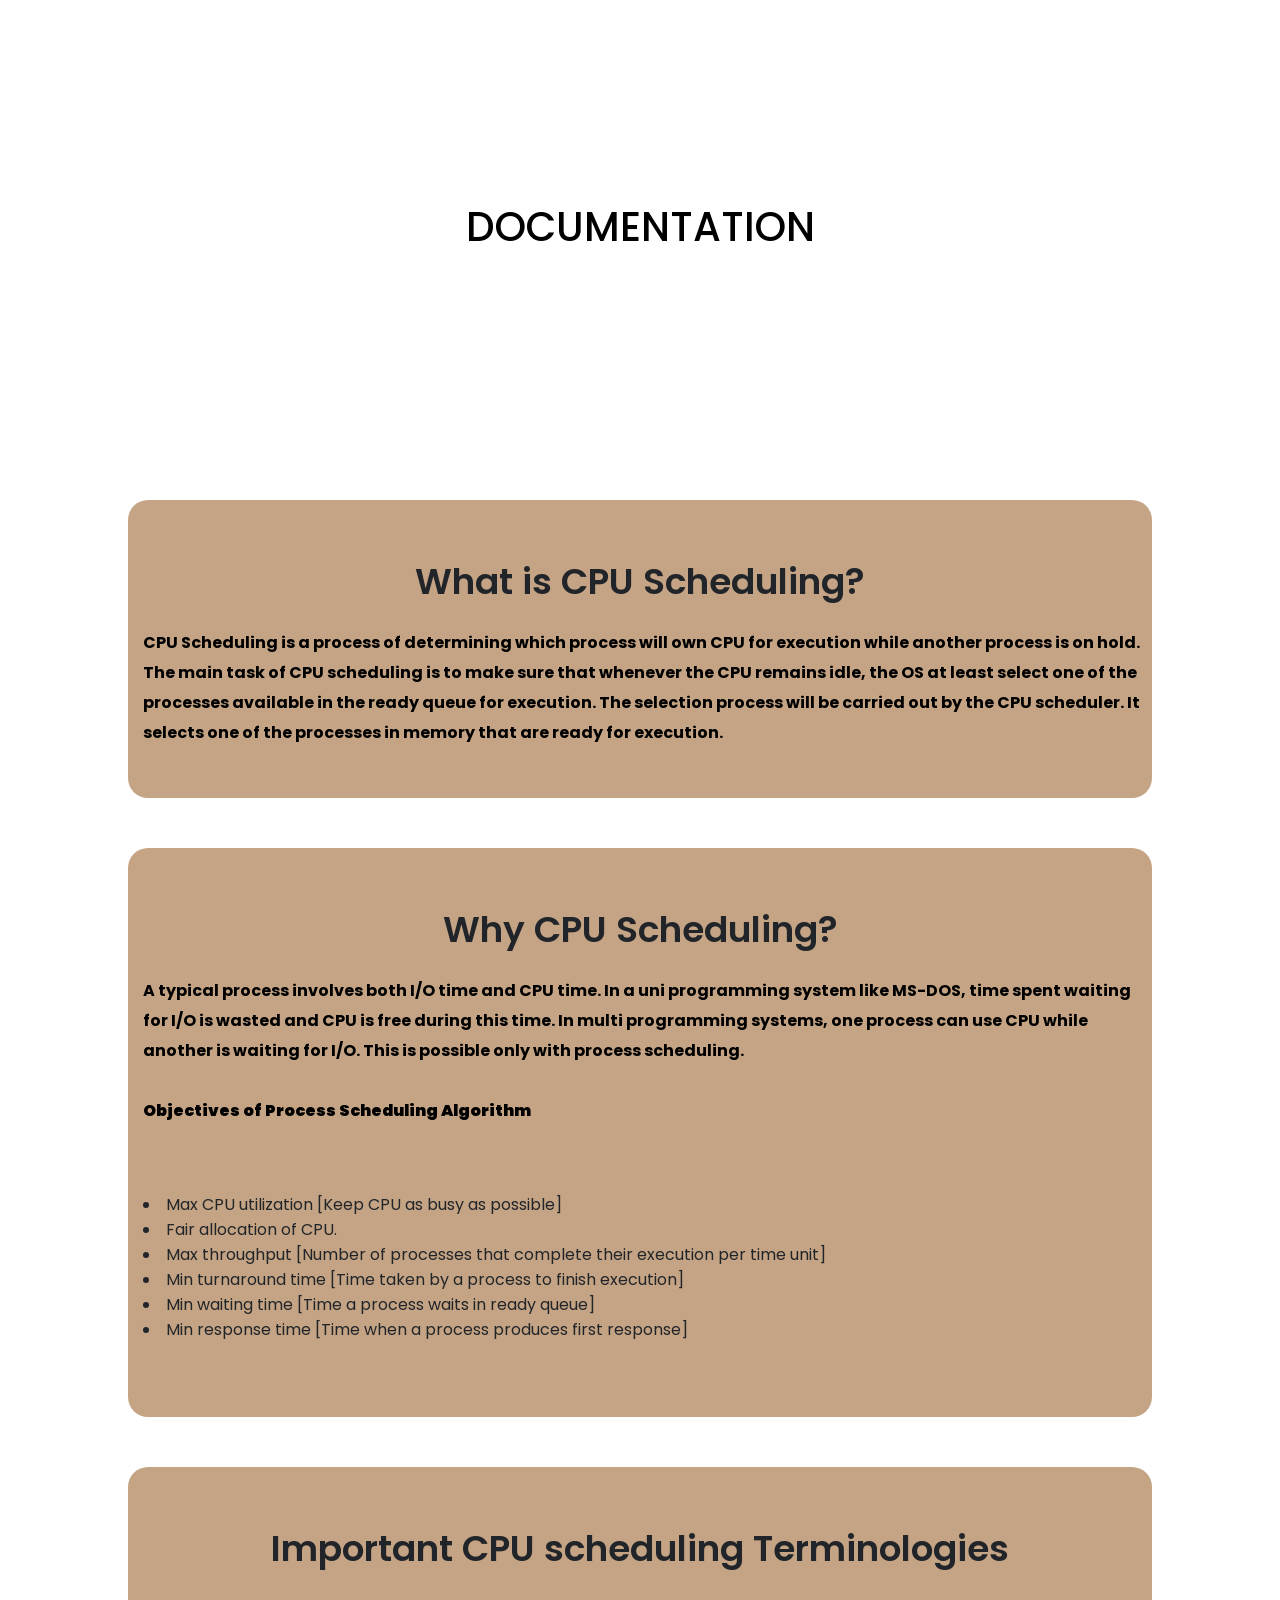
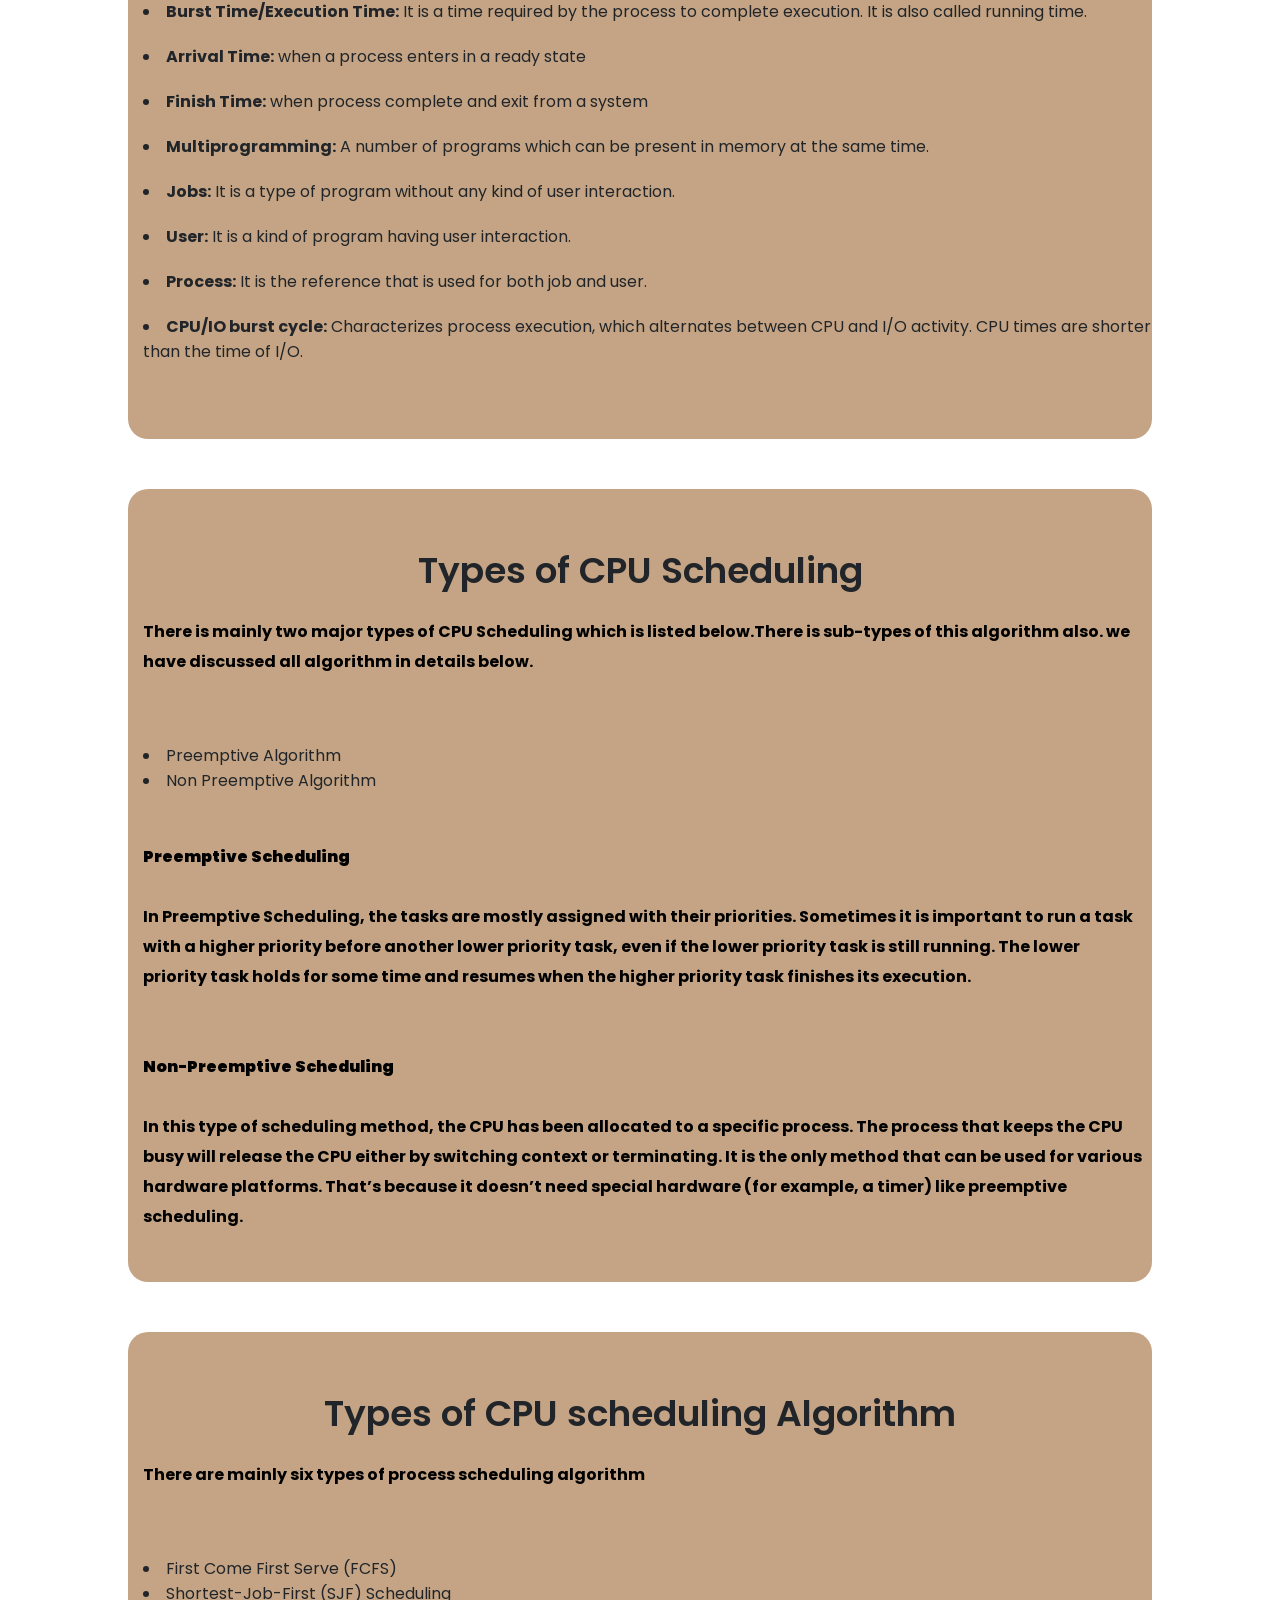
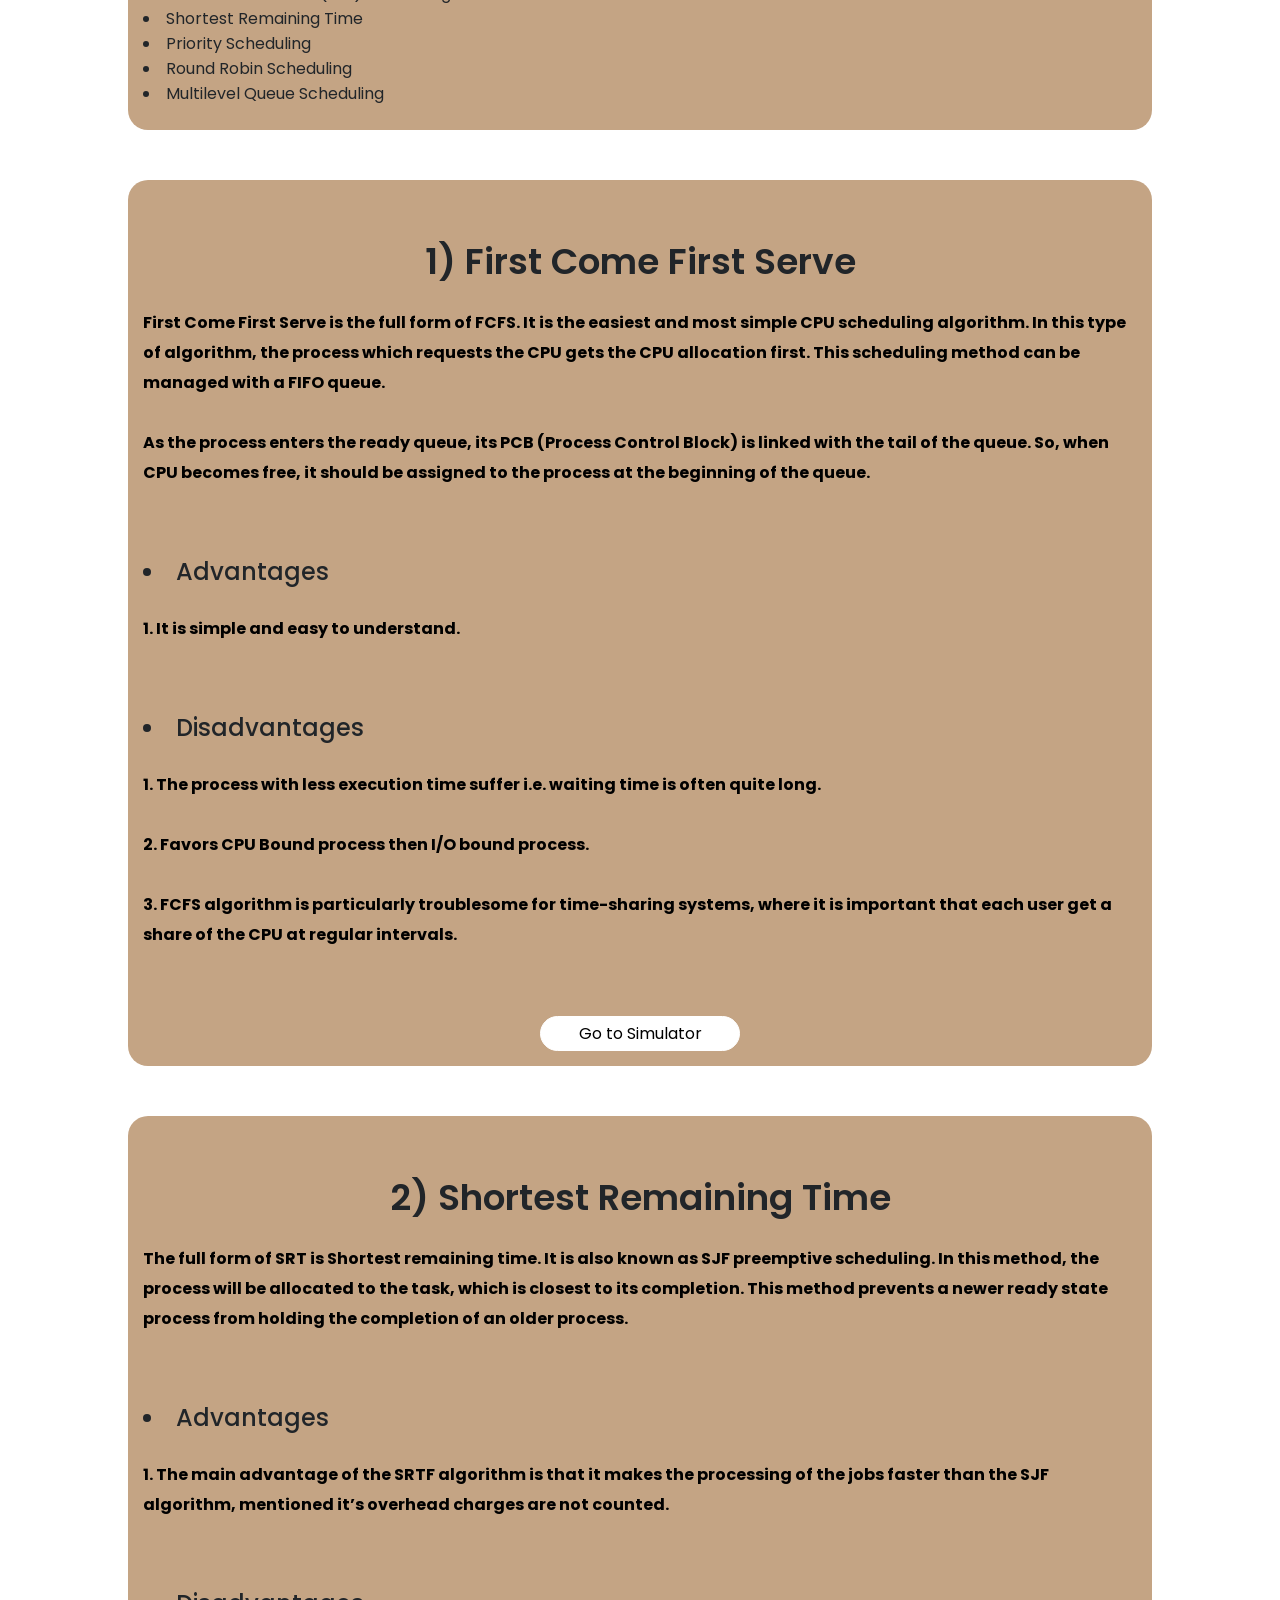
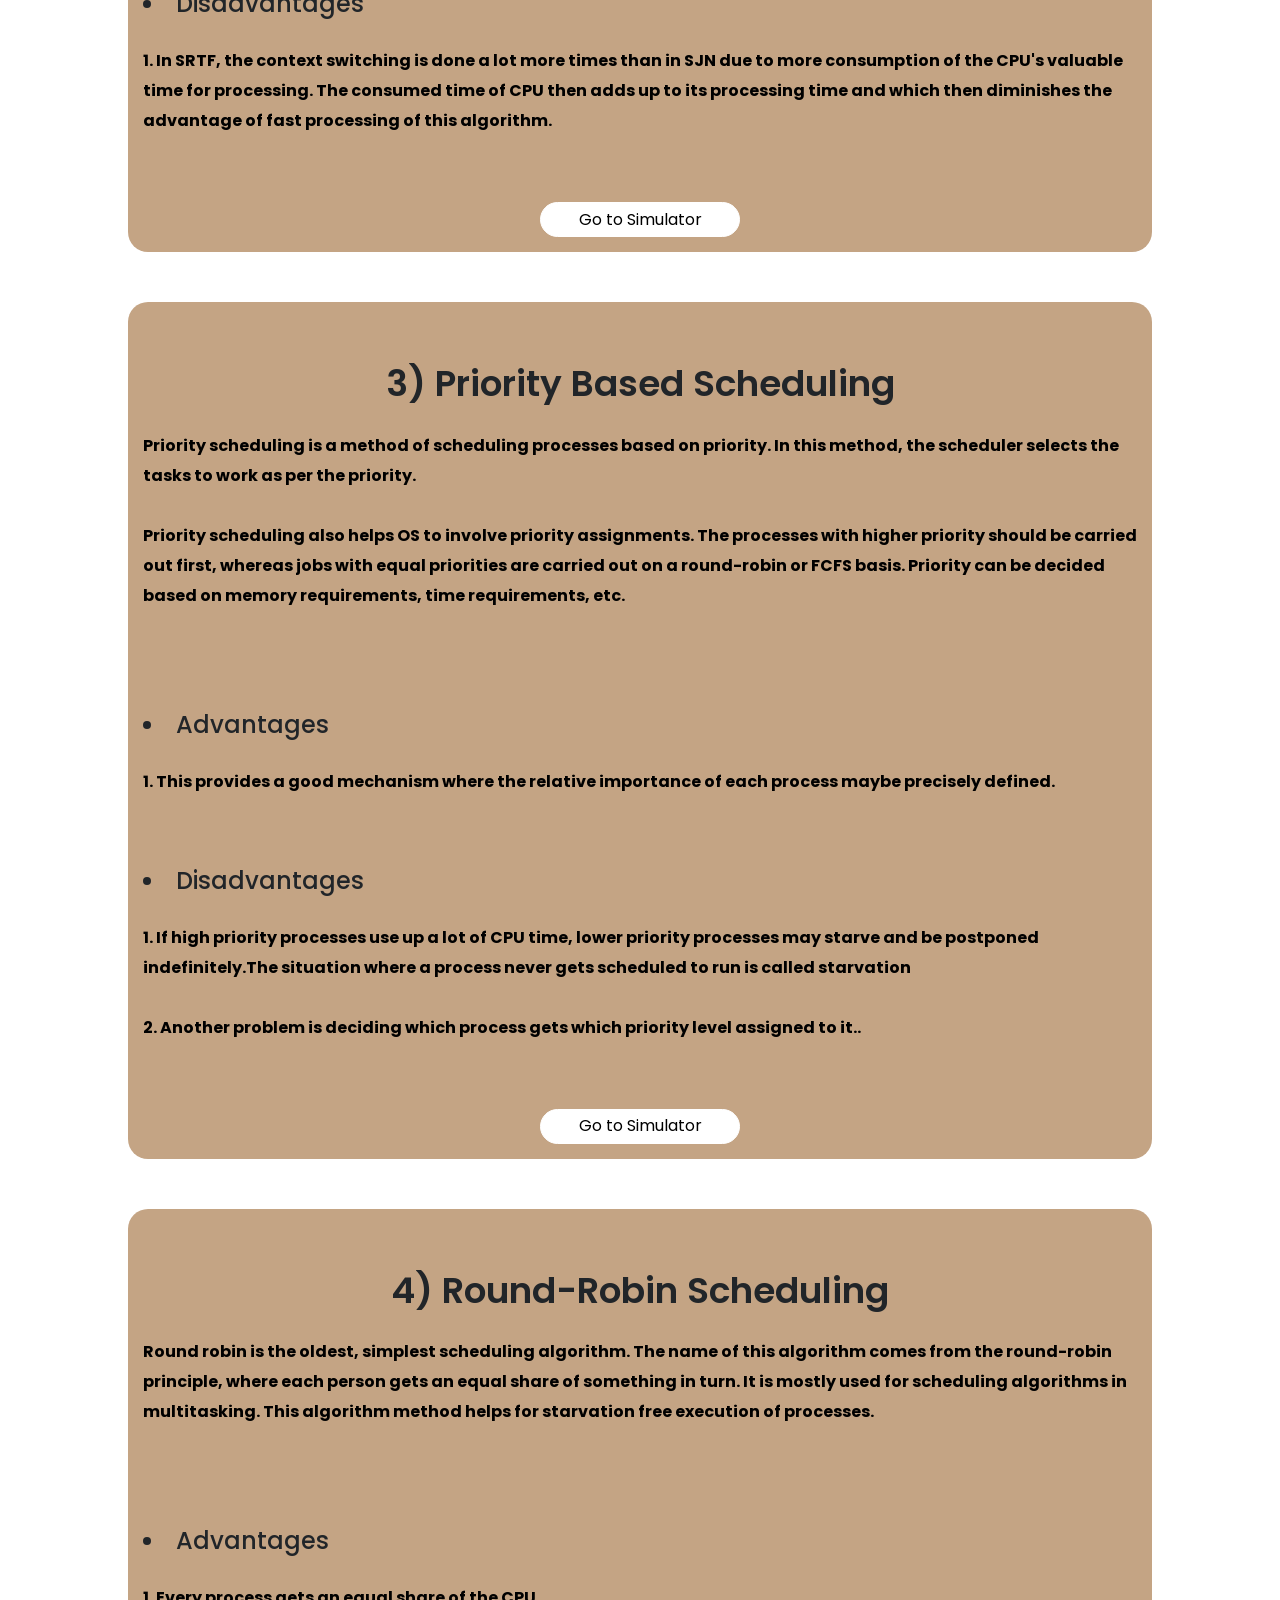
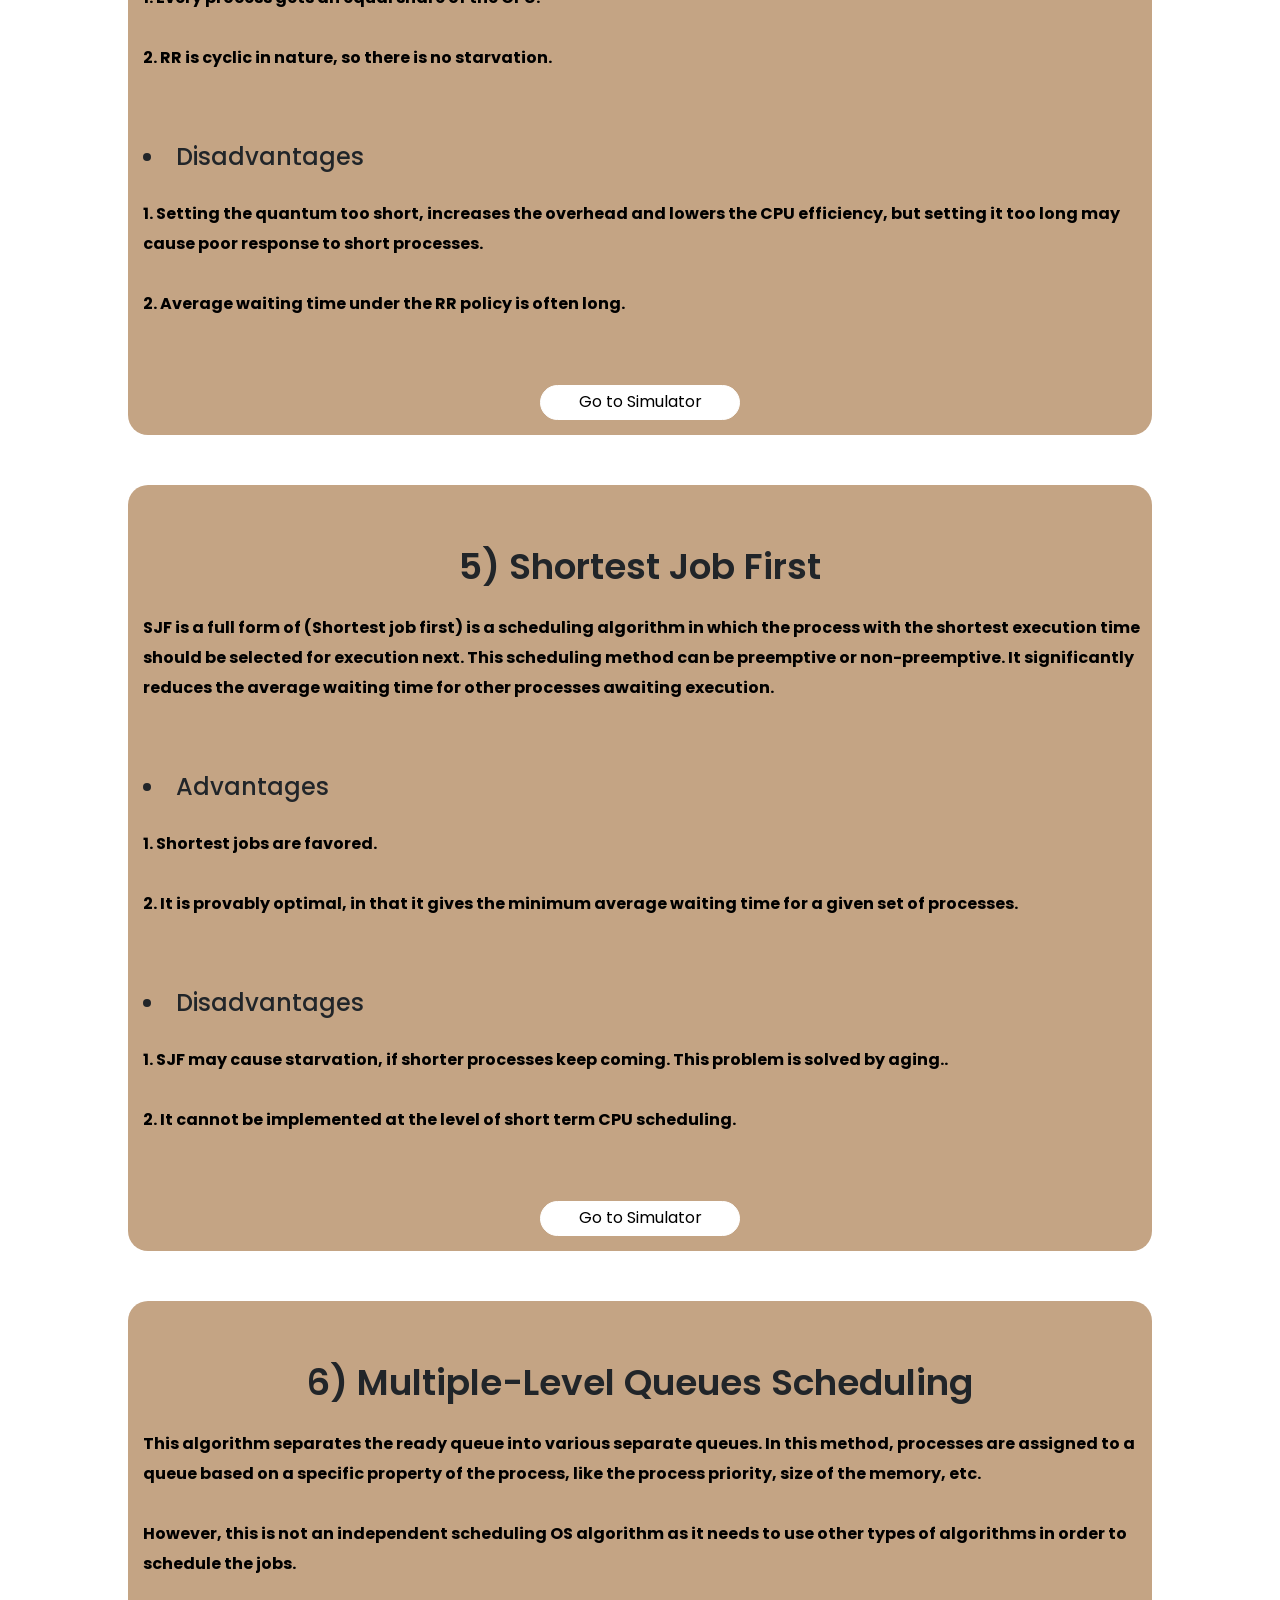
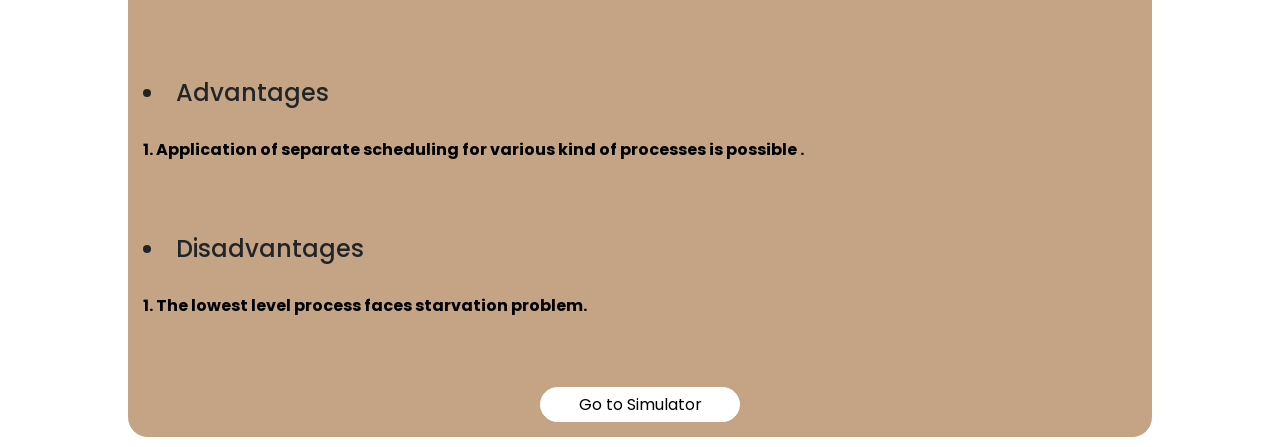
==== docs.html @ 328bd413 "Add files via upload" ====
<!DOCTYPE html>
<html lang="en">

<head>
    <meta charset="UTF-8">
    <meta http-equiv="X-UA-Compatible" content="IE=edge">
    <meta name="viewport" content="width=device-width, initial-scale=1.0">
    <link rel="stylesheet" href="https://unpkg.com/aos@next/dist/aos.css" />
    <link rel="stylesheet" href="./style.css">
    <link rel="stylesheet" href="https://pro.fontawesome.com/releases/v5.10.0/css/all.css"
        integrity="sha384-AYmEC3Yw5cVb3ZcuHtOA93w35dYTsvhLPVnYs9eStHfGJvOvKxVfELGroGkvsg+p" crossorigin="anonymous" />
    <link rel="stylesheet" href="./docs.css">
    <link href="https://cdn.jsdelivr.net/npm/bootstrap@5.1.3/dist/css/bootstrap.min.css" rel="stylesheet"
        integrity="sha384-1BmE4kWBq78iYhFldvKuhfTAU6auU8tT94WrHftjDbrCEXSU1oBoqyl2QvZ6jIW3" crossorigin="anonymous">
    <title>documentation</title>
</head>

<body>
    <section class="sub-header">
        <nav>
            <div class="nav-links" id="navLinks">
                <i class="fas fa-window-close" onclick="hideMenu()"></i>
                <ul>
                    <li><a href="docs.html">DOCS</a></li>
                    <li><a href="./backend/ganttcharts.html">SIMULATOR</a></li>
                </ul>
            </div>
            <i class="fas fa-bars" onclick="showMenu()"></i>
        </nav>

        <h1>DOCUMENTATION</h1>

    </section>



    <section class="container_docs" >
        <h1>What is CPU Scheduling?</h1>
        <p>CPU Scheduling is a process of determining which process will own CPU for execution while another process is
            on hold. The main task of CPU scheduling is to make sure that whenever the CPU remains idle, the OS at least
            select one of the processes available in the ready queue for execution. The selection process will be
            carried out by the CPU scheduler. It selects one of the processes in memory that are ready for execution.
        </p>
    </section>

    <section class="container_docs" data-aos="zoom-in-up">
        <h1>Why CPU Scheduling?</h1>
        <p>A typical process involves both I/O time and CPU time. In a uni programming system like MS-DOS, time spent
            waiting for I/O is wasted and CPU is free during this time. In multi programming systems, one process can
            use CPU while another is waiting for I/O. This is possible only with process scheduling.<br><br>
            <strong>Objectives of Process Scheduling Algorithm</strong>
            <li>Max CPU utilization [Keep CPU as busy as possible]</li>
            <li>Fair allocation of CPU.</li>
            <li>Max throughput [Number of processes that complete their execution per time unit]</li>
            <li>Min turnaround time [Time taken by a process to finish execution]</li>
            <li>Min waiting time [Time a process waits in ready queue]</li>
            <li>Min response time [Time when a process produces first response]</li>

        </p>
    </section>

    <section class="container_docs special" data-aos="zoom-in-up">
        <h1>Important CPU scheduling Terminologies</h1>
        <!-- <p>A typical process involves both I/O time and CPU time. In a uni programming system like MS-DOS, time spent waiting for I/O is wasted and CPU is free during this time. In multi programming systems, one process can use CPU while another is waiting for I/O. This is possible only with process scheduling.<br><br> -->
        <li><strong>Burst Time/Execution Time:</strong> It is a time required by the process to complete execution. It
            is also called running time.</li>
        <li><strong>Arrival Time:</strong> when a process enters in a ready state</li>
        <li><strong>Finish Time:</strong> when process complete and exit from a system</li>
        <li><strong>Multiprogramming:</strong> A number of programs which can be present in memory at the same time.
        </li>
        <li><strong>Jobs:</strong> It is a type of program without any kind of user interaction.</li>
        <li><strong>User:</strong> It is a kind of program having user interaction.</li>
        <li><strong>Process:</strong> It is the reference that is used for both job and user.</li>
        <li><strong>CPU/IO burst cycle:</strong> Characterizes process execution, which alternates between CPU and I/O
            activity. CPU times are shorter than the time of I/O.</li>

        </p>
    </section>











    <section class="container_docs" data-aos="zoom-in-up">
        <h1>Types of CPU Scheduling</h1>
        <p>There is mainly two major types of CPU Scheduling which is listed below.There is sub-types of this algorithm also. we have discussed all algorithm in details below. </p>
        <li>Preemptive Algorithm</li>
        <li>Non Preemptive Algorithm</li>
        <br>

        <p><strong class="bold">Preemptive Scheduling</strong><br><br>
            In Preemptive Scheduling, the tasks are mostly assigned with their priorities. Sometimes it is important to
            run a task with a higher priority before another lower priority task, even if the lower priority task is
            still running. The lower priority task holds for some time and resumes when the higher priority task
            finishes its execution.<br><br>
            <br>
            <strong class="bold">Non-Preemptive Scheduling</strong><br><br>
            In this type of scheduling method, the CPU has been allocated to a specific process. The process that keeps
            the CPU busy will release the CPU either by switching context or terminating. It is the only method that can
            be used for various hardware platforms. That’s because it doesn’t need special hardware (for example, a
            timer) like preemptive scheduling.
        </p>

        

    </section>


    <section class="container_docs" data-aos="zoom-in-up">
        <h1>Types of CPU scheduling Algorithm</h1>
        <p>There are mainly six types of process scheduling algorithm</p>
        <!-- <lo> -->
        <li>First Come First Serve (FCFS)</li>
        <li>Shortest-Job-First (SJF) Scheduling</li>
        <li>Shortest Remaining Time</li>
        <li>Priority Scheduling</li>
        <li>Round Robin Scheduling</li>
        <li>Multilevel Queue Scheduling</li>
        <br>
    </section>



    <section class="container_docs" data-aos="zoom-in-up">
        <h1>1) First Come First Serve</h1>
        <p>First Come First Serve is the full form of FCFS. It is the easiest and most simple CPU scheduling algorithm.
            In this type of algorithm, the process which requests the CPU gets the CPU allocation first. This scheduling
            method can be managed with a FIFO queue.<br><br>

            As the process enters the ready queue, its PCB (Process Control Block) is linked with the tail of the queue.
            So, when CPU becomes free, it should be assigned to the process at the beginning of the queue.</p>

        <h4>
            <li>Advantages</li>
        </h4>
        <p>1. It is simple and easy to understand.<br></p>

        <h4>
            <li>Disadvantages</li>
        </h4>
        <p>1. The process with less execution time suffer i.e. waiting time is often quite long.<br><br>
            2. Favors CPU Bound process then I/O bound process.<br><br>
            3. FCFS algorithm is particularly troublesome for time-sharing systems, where it is important that each user
            get a share of the CPU at regular intervals.</p>
            <button class="btn_1" onclick="gotoSimulator();">Go to Simulator</button>
        <br>
    </section>

    <section class="container_docs" data-aos="zoom-in-up">
        <h1>2) Shortest Remaining Time</h1>
        <p>The full form of SRT is Shortest remaining time. It is also known as SJF preemptive scheduling. In this
            method, the process will be allocated to the task, which is closest to its completion. This method prevents
            a newer ready state process from holding the completion of an older process.<br></p>

        <h4>
            <li>Advantages</li>
        </h4>
        <p>1. The main advantage of the SRTF algorithm is that it makes the processing of the jobs faster than the SJF
            algorithm, mentioned it’s overhead charges are not counted.</p>

        <h4>
            <li>Disadvantages</li>
        </h4>
        <p>1. In SRTF, the context switching is done a lot more times than in SJN due to more consumption of the CPU's
            valuable time for processing. The consumed time of CPU then adds up to its processing time and which then
            diminishes the advantage of fast processing of this algorithm.<br></p>
            <button class="btn_1" onclick="gotoSimulator();">Go to Simulator</button>
        <br>
    </section>

    <section class="container_docs" data-aos="zoom-in-up">
        <h1>3) Priority Based Scheduling</h1>
        <p>Priority scheduling is a method of scheduling processes based on priority. In this method, the scheduler
            selects the tasks to work as per the priority.<br><br>

            Priority scheduling also helps OS to involve priority assignments. The processes with higher priority should
            be carried out first, whereas jobs with equal priorities are carried out on a round-robin or FCFS basis.
            Priority can be decided based on memory requirements, time requirements, etc.<br><br>

        </p>
        <h4>
            <li>Advantages</li>
        </h4>
        <p>1. This provides a good mechanism where the relative importance of each process maybe precisely defined.<br>
        </p>

        <h4>
            <li>Disadvantages</li>
        </h4>
        <p>1. If high priority processes use up a lot of CPU time, lower priority processes may starve and be postponed
            indefinitely.The situation where a process never gets scheduled to run is called starvation<br><br>
            2. Another problem is deciding which process gets which priority level assigned to it..<br></p>
            <button class="btn_1" onclick="gotoSimulator();">Go to Simulator</button>
        <br>
    </section>

    <section class="container_docs" data-aos="zoom-in-up">
        <h1>4) Round-Robin Scheduling</h1>
        <p>Round robin is the oldest, simplest scheduling algorithm. The name of this algorithm comes from the
            round-robin principle, where each person gets an equal share of something in turn. It is mostly used for
            scheduling algorithms in multitasking. This algorithm method helps for starvation free execution of
            processes.<br><br></p>

        <h4>
            <li>Advantages</li>
        </h4>
        <p>1. Every process gets an equal share of the CPU.<br><br>
            2. RR is cyclic in nature, so there is no starvation.</p>

        <h4>
            <li>Disadvantages</li>
        </h4>
        <p>1. Setting the quantum too short, increases the overhead and lowers the CPU efficiency, but setting it too
            long may cause poor response to short processes.<br><br>
            2. Average waiting time under the RR policy is often long.<br>
        </p>
        <button class="btn_1" onclick="gotoSimulator();">Go to Simulator</button>
        <br>
    </section>

    <section class="container_docs" data-aos="zoom-in-up">
        <h1>5) Shortest Job First</h1>
        <p>SJF is a full form of (Shortest job first) is a scheduling algorithm in which the process with the shortest
            execution time should be selected for execution next. This scheduling method can be preemptive or
            non-preemptive. It significantly reduces the average waiting time for other processes awaiting
            execution.<br></p>

        <h4>
            <li>Advantages</li>
        </h4>
        <p>1. Shortest jobs are favored.<br><br>
            2. It is provably optimal, in that it gives the minimum average waiting time for a given set of processes.
        </p>

        <h4>
            <li>Disadvantages</li>
        </h4>
        <p>1. SJF may cause starvation, if shorter processes keep coming. This problem is solved by aging..<br><br>
            2. It cannot be implemented at the level of short term CPU scheduling.<br></p>

            <button class="btn_1" onclick="gotoSimulator();">Go to Simulator</button>
        <br>
    </section>

    <section class="container_docs" data-aos="zoom-in-up">
        <h1>6) Multiple-Level Queues Scheduling</h1>
        <p>This algorithm separates the ready queue into various separate queues. In this method, processes are assigned
            to a queue based on a specific property of the process, like the process priority, size of the memory,
            etc.<br><br>

            However, this is not an independent scheduling OS algorithm as it needs to use other types of algorithms in
            order to schedule the jobs.<br><br></p>

        <h4>
            <li>Advantages</li>
        </h4>
        <p>1. Application of separate scheduling for various kind of processes is possible
            .<br></p>

        <h4>
            <li>Disadvantages</li>
        </h4>
        <p>1. The lowest level process faces starvation problem.<br></p>

        <button class="btn_1" onclick="gotoSimulator();">Go to Simulator</button>
        <br>
    </section>

     
    <script src="https://cdn.jsdelivr.net/npm/@popperjs/core@2.10.2/dist/umd/popper.min.js"
        integrity="sha384-7+zCNj/IqJ95wo16oMtfsKbZ9ccEh31eOz1HGyDuCQ6wgnyJNSYdrPa03rtR1zdB"
        crossorigin="anonymous"></script>
    <script src="https://cdn.jsdelivr.net/npm/bootstrap@5.1.3/dist/js/bootstrap.bundle.min.js"
        integrity="sha384-ka7Sk0Gln4gmtz2MlQnikT1wXgYsOg+OMhuP+IlRH9sENBO0LRn5q+8nbTov4+1p"
        crossorigin="anonymous"></script>
    <script src="https://cdn.jsdelivr.net/npm/bootstrap@5.1.3/dist/js/bootstrap.min.js"
        integrity="sha384-QJHtvGhmr9XOIpI6YVutG+2QOK9T+ZnN4kzFN1RtK3zEFEIsxhlmWl5/YESvpZ13"
        crossorigin="anonymous"></script>

    <script>
        var navLinks = document.getElementById("navLinks");
        function showMenu() {
            navLinks.style.right = "0";
        }

        function hideMenu() {
            navLinks.style.right = "-200px";
        }

        function gotoSimulator(){
            location.href = ("./backend/ganttcharts.html");
        }
    </script>


    <!-- For the animation -->
    <script src="https://unpkg.com/aos@next/dist/aos.js"></script>
    <script>
      AOS.init({
        offset: 200, // offset (in px) from the original trigger point
        duration: 800
      });
    </script>
</body>

</html>
---- style.css ----
@import url('https://fonts.googleapis.com/css2?family=Poppins&display=swap');

*{
    margin:0;
    padding:0;
    font-family: 'Poppins', sans-serif;
}

.header{
    min-height: 100vh;
    width:100%;
    background-image:url(https://i.pinimg.com/736x/ad/38/96/ad38963be9022819240973c7865853e2.jpg);
    background-size:cover;
    background-position: center;
    position:relative;
}

nav{
    display: flex;
    justify-content: space-between;
    padding: 2% 4%;
    align-items: center;
}

nav .fas{
    display:none;
}

/* nav .far{
    display:none;
} */

.nav-links{
    flex: 1;
    text-align: right;

}

nav a {
    font-size: 25px;
    color: white;
    text-align: center;
    text-decoration: none;

}

.nav-links ul li{
    list-style: none;
    display: inline-block;
    padding: 5px 15px;
    position: relative;
}

.nav-links ul li a{
    color: white;
    text-decoration:none;
    font-size: 15px;
    font-family: 'Poppins', sans-serif;
}

.navStyle .nav-links ul li a{
    color: #fff;
    text-decoration:none;
    /* font-weight: bold; */
    font-size: 15px;
    font-family: 'Poppins', sans-serif;
}


.nav-links ul li ::after{
    content: '';
    width: 0%;
    height: 2px;
    background: #f44336;
    display: block;
    margin: auto;
    transition: 0.5s;
}

.nav-links ul li:hover ::after{
    content: '';
    width: 100%;
    height: 2px;
    background: #f44336;
    display: block;
    margin: auto;
}

.text-box{
    width:90%;
    color:#fff;
    position:absolute;
    top:50%;
    left:50%;
    transform:translate(-50%,-50%);
    text-align:center;
}

.text-box h1{
    font-size:62px;
}

.text-box p{
    margin:10px 0 40px;
    font-size:14px;
    color: #fff;
}

.text-box a{
    color: #fff;
}

.hero-btn{
    display:inline-block;
    text-decoration:none;
    color:#fff;
    border:1px solid #fff;
    font-size:13px;
    position: relative;
    padding:12px 34px;
    cursor:pointer;
    background:transparent;
    border-radius:12px;
}

.hero-btn:hover{
    border:1px solid #f44336;
    background: #f44336;
    transition: 0.7s;
}

@media only screen and (max-width:730px){
    .text-box h1{
        font-size:20px;
    }

    .nav-links ul li{
        display: block;
    }

    .nav-links{
        position: fixed;
        background: #f44336;
        height: 100%;
        top:0;
        right:-250px;
        width:200px;
        text-align: left;
        z-index: 2;
        transition: 1s;

    }


    nav .fas{
        display: block;
        color: #fff;
        margin: 10px;
        font-size:22px;
        cursor:pointer;
    }
    
    /* nav .far{
        display: block;
        color: #fff;
        margin: 10px;
        font-size:22px;
        cursor:pointer;
    } */

    
    .nav-links ul{
        padding:30px;
    }
}

.course{
    width:80%;
    border-top: 1px solid rgba(255, 255, 255, 0.6);
    border-bottom: 1px solid rgba(255, 255, 255, 0.6);

    margin:auto;
    padding-top:100px;
    text-align:center;
}

h1{
    font-size:36px;
    font-weight: 600;
}

p{
    color: rgb(0, 0, 0);
    font-size:14px;
    font-weight: 300;
    font-weight: bold;
    line-height: 22px;
    padding:10px;
}

.row{
    display:flex;
    margin-top:6%;
    justify-content: space-between;   
}


/* for Simulator page  */
.well .row{
    margin-top: 0;
}

.course-colomn{
    flex-basis: 31%;
    background: #808000;
    border-radius: 10px;
    margin-bottom:5%;
    padding:20px 12px;
    box-sizing: border-box;
    transition: 0.5s;
}

h3{
    text-align:center;
    font-weight: 600;
    margin:10px 0;
}

.course-colomn:hover{
    box-shadow:0 0 20px 0px rgba(255, 255, 255, 0.6);
}

@media only screen and (max-width:730px){
    .row{
        flex-direction: column;
    }
}

.campus{
    width:80%;
    text-align:center;
    margin: auto;
    padding-top: 50px;;

}

.campus-column{
    flex-basis: 32%;
    margin-bottom: 30px;
    position:relative;
    border-radius:10px;
    position: relative;
    overflow:hidden;
}

.campus-column img{
    width: 100%;
    display: block;
}

.layer{
    height: 100%;
    width: 100%;
    top:0;
    left: 0;
    position:absolute;
    transition: 0.5s;
}

.layer:hover{
    background: rgba(255, 255, 255, 0.7);
}

.layer h3{
    font-size:26px;
    width:100%;
    font-weight:500;
    color:#000000;
    bottom:0;
    left:50%;
    transform:translateX(-50%);
    position: absolute;
    opacity:0;
    transition: 0.5s;
}

.layer:hover h3{
    bottom:49%;
    opacity:1;
}

.facilities{
    width: 80%;
    border-bottom: 1px solid rgba(255, 255, 255, 0.6);
    border-top: 1px solid rgba(255, 255, 255, 0.6); 
    margin: auto;
    text-align: center;
    padding-top:100px;
}

.facilities-column{
    flex-basis:28%;
    border-radius:10px;
    margin-bottom:5%;
    text-align: left;

}

.facilities-column img{
    width: 100%;
    border:2px solid rgb(255, 255, 255);
    border-radius: 10px;
}

.facilities-column p{
    padding:0;
}

.facilities-column h3{
    margin-top: 16px;
    margin-bottom: 15px;
    text-align: left;
}

.testimonials{
    width: 80%;
    margin:auto;
    border-bottom: 1px solid rgb(196,164,132);
    padding-top: 100px;
    text-align: center;
}

.testimonial-call{
    flex-basis:44%;
    border-radius:10px;
    margin-bottom:5%;
    text-align:left;
    background:#808000;
    padding:25px;
    display:flex;
    cursor: pointer;
}

.testimonial-call img{
    height: 40px;
    margin-left:5px;
    margin-right: 30px;
    border-radius:50%;
}

.testimonial-call p{
    padding:0;
}

.testimonial-call h3{
    margin-top:15px;
    text-align: left;
}

.testimonial-call .fas{
    color:#f44336
}

@media only screen and (max-width:730px){
    .testimonial-call img{
        margin-left:5px;
        margin-right:30px;
    }

    .cta h1{
        font-size:25px;
    }
}

.cta{
    margin:100px auto;
    width: 80%;
    background-image: url(https://i.pinimg.com/736x/ad/38/96/ad38963be9022819240973c7865853e2.jpg);
    background-position:center;
    background-size:cover;
    border-radius: 10px;
    padding:100px 0;
    border-bottom: 1px solid rgb(196,164,132);
    text-align:center;
}

.cta h1{
    color: rgb(0, 0, 0);
    margin-bottom: 40px;
    padding:0;
}

.footer{
    width:100%;
    text-align:center;
    padding:30px 0;
}

.footer h4{
    margin-bottom:25px;
    margin-top: 20px;
    font-weight: 600;
}

.icons .fab{
    color:#f44336;
    margin:5px 13px;
    cursor:pointer;
    padding:10px 0;
    font-size:25px;
}

.far {
    color:#f44336
}

.sub-header{
    height:50vh;
    width:100%;
    background-image: url(https://i.pinimg.com/736x/ad/38/96/ad38963be9022819240973c7865853e2.jpg);
    background-position: center;
    background-size: cover;
    text-align:center;
    color: #000000;
}

.sub-header h1{
    margin-top: 100px;
}

.about-us{
    width:80%;
    margin:auto;
    padding-top:80px;
    padding-bottom: 50px;
}

.about-column{
    flex-basis: 48%;
    padding:30px 2px;
}

.about-column img{
    width: 100%;
}

.about-column h1{
    padding:0;
}

.about-column p{
    padding: 15px 0 25px;
}

.red-btn{
    border:1px solid #f44336;
    background: transparent;
    color:#f44336
}

.red-btn:hover{
    color:#ffffff;
}

.blog-content{
    width:80%;
    margin:auto;
    padding:60px 0;
}

.blog-left{
    flex-basis:65%;
}

.blog-left img{
    width: 100%;
}

.blog-left h2{
    color:#000000;
    font-weight: 600;
    margin: 30px 0;
}

.blog-left p{
    color: #000000;
    padding:0;
}

.blog-right{
    flex-basis:32%;
}

.blog-right h3{
    background:#f44336;
    color:rgb(0, 0, 0);
    padding: 7px 0;
    font-size:16px;
    margin-bottom:20px;
}

.blog-right div{
    display: flex;
    align-items: center;
    justify-content: space-between;
    color:#808000;
    padding:8px;
    box-sizing: border-box;

}

.comment-box{
    border: 2px solid #ccc;
    margin:50px 0;
    padding: 10px 20px;
}

.comment-box h3{
    text-align: center;

}

.comment-form input, .comment-form textarea{
    width: 100%;
    padding:10px;
    margin:15px 0;
    border:none;
    outline:none;
    background: #f0f0f0;
}

.comment-form button{
    margin:10px 0;
}

@media only screen and (max-width:730px){
    .sub-header h1{
        font-size: 24px;
    }
}

.location{
    width:80%;
    margin:auto;
    padding:80px 0;
}

.location iframe{
    width: 100%;
}

.contact-us{
    width:80%;
    padding-top: 50px;
    margin:auto;
}

.contact-col{
    flex-basis:48%;
    margin-bottom:30px;
}

.contact-col div{
    display: flex;
    align-items: center;
    margin-bottom: 40px;
}

.contact-col div .fas{
    font-size:28px;
    margin:10px;
    margin-right:30px;
    color:#f44336;
    margin-right: 30px;
}

.contact-col div p{
    padding:0;
}

.contact-col div h5{
    font-size:20px;
    margin-bottom:5px;
    color:#808000;
    font-weight:400;
}

.contact-col input, .contact-col textarea{
    width:100%;
    padding:15px;
    margin-bottom:17px;
    outline:none;
    border-radius: 2px solid rgb(196,164,132);
    border-radius:15px;
    box-sizing: border-box;
}

.container_1{
    text-align: center;
    background:#eceaea;
}

.header_1{
    padding-top: 60px;
    color: #808000;
    font-size: 20px;
    margin:auto;
    line-height: 50px;
}

.sub_container{
    max-width: 1200px;
    margin:auto;
    padding: 46px 0;
    display: flex;
    flex-wrap: wrap;
    justify-content: center;
}



.teams{
    margin:10px;
    box-sizing: border-box;
    transition: 0.4s;
    cursor: pointer;
    padding: 22px;
    border: 1px solid rgb(202, 200, 200);
    max-width: 30%;
}


.teams:hover{ 
    /* background: rgb(202, 200, 200); */
    box-shadow: 0 0 20px 0px rgba(255, 255, 255, 0.644);
    transition: 0.7s;
}

.teams img{
    width: 200px;
    height: 200px;
}

.name{
    padding:5px;
    font-size: 20px;
    color: #f44336;
    text-transform: uppercase;
}

.desig{
    font-style: italic;
    color:rgb(97, 78, 78);
    margin: 12px 0;
    font-weight: lighter;
    /* color:#b18a50 */
}

.social-links_1{
    margin: 14px;
}

.social-links_1 a{
    display: inline-block;
    height: 30px;
    width: 30px;
    transition: 0.4s;
}

.social-links_1 a i{
    color: #f44336;
    /* color: #444; */
}

#blog{
    display: flex;
    justify-content: center;
    align-items: center;
    flex-direction: column;
    padding:40px;
    /* border-bottom: 1px solid rgba(0,0,0,0.6); */
}

.blog-heading{
    display: flex;
    justify-content: center;
    align-items: center;
    flex-direction: column;
}

.blog-heading span{
    color: #f33c3c;
}

.blog-heading h3{
    font-size: 1.3rem;
    color:#C4A484;
    font-weight: 600;
}

.blog-container{
    display: flex;
    justify-content: center;
    align-items: center;
    margin:20px 0px;
    flex-wrap: wrap;
}

.blog-box{
    width: 350px;
    background-color: #000000;
    border: 1px solid #000000;
    margin: 20px;
    /* border:0.5px solid rgb(119, 117, 117); */
}

.blog-img{
    width: 100%;
    height: auto;

}

.blog-img img{
    width: 100%;
    height: 100%;
    object-fit: cover;
    object-position: center;
}

.blog-text{
    padding: 30px;
    display: flex;
    flex-direction: column;
}

.blog-text span{
    color:#f33c3c;
    font-size:0.9rem;
}

.blog-text .blog-title {
    font-size:1.3rem;
    padding-top: 15px;
    font-weight: 500;
    color: #000000;
    font-weight: bolder;
    text-decoration: none;
}

.blog-text .blog-title:hover{
    color: #f33c3c;
    transition: all ease 0.3s;
}

.blog-text p{
    color:#000000;
    font-size:0.9rem;
    display: -webkit-box;
    -webkit-line-clamp: 3;
    -webkit-box-orient: vertical;
    overflow: hidden; 
    text-overflow: ellipsis;
    margin:20px 0px;
}

.blog-text a{
    color: #000000;
    text-decoration: none;
}

.blog-text a:hover{
    color: #f33c3c;
    transition: all ease 0.3s;
}

@media screen and (max-width:600px){
    .teams{
        max-width: 100%;
    }
}

.contact-us h1{
    text-align: center;
    color:#808000;
}

.btn_1:hover{
    /* border:1px solid #f44336; */
    background: #ffffff;
    color: rgb(0, 0, 0);
    transition: 0.7s;
    /* border: 1px solid white; */
    border-radius: 20px;
}

.btn_1{
    width: 200px;
    height: 35px;
    background-color: #ffffff;
    color: rgb(0, 0, 0);
    border-radius: 20px;
    vertical-align: middle;
    border: 1px solid rgb(255, 255, 255);
    margin-bottom: 15px;
    margin-left: auto;
    margin-right: auto;
}


/* for the run button */
.runButton{
    background-color: #808000; 
    color:aliceblue; 
    /* margin-top:2px; */
    height: 35px; 
    margin-right: 70px;
    padding-left: 15px;
    padding-right: 15px;
    /* border-radius: 5px solid rgb(199, 14, 14) !important; */
    
}
---- docs.css ----
.container_docs{
    /* border: 2px solid black; */
    height: auto;
    padding-top:50px;
    text-align: center;
    background-color: rgb(196, 164, 132);
    border-radius: 20px;
    width: 80%;
    margin-left:auto;
    margin-right: auto;
    margin-top: 50px;
    margin-bottom: 10px;
}

.container_docs h1{
    font-size: 36px;
    margin-top: 10px;
    font-weight: 600;
}

.container_docs p{
    margin-left: 5px;
    text-align: left;
    margin-top: 15px;
    font-size: medium;
    padding-bottom: 50px;
    line-height : 30px;
}

.container_docs li{
    text-align: left;
    line-height: normal;
    margin-left: 15px;
}

.special li{
    line-height: 25px;
    padding-top: 20px;
}

.container_docs blod{
    font-weight: 900;
}

.container_docs:hover{
    box-shadow: 0 0 20px 0px rgb(196, 164, 132);
    transition: 0.5s;
}
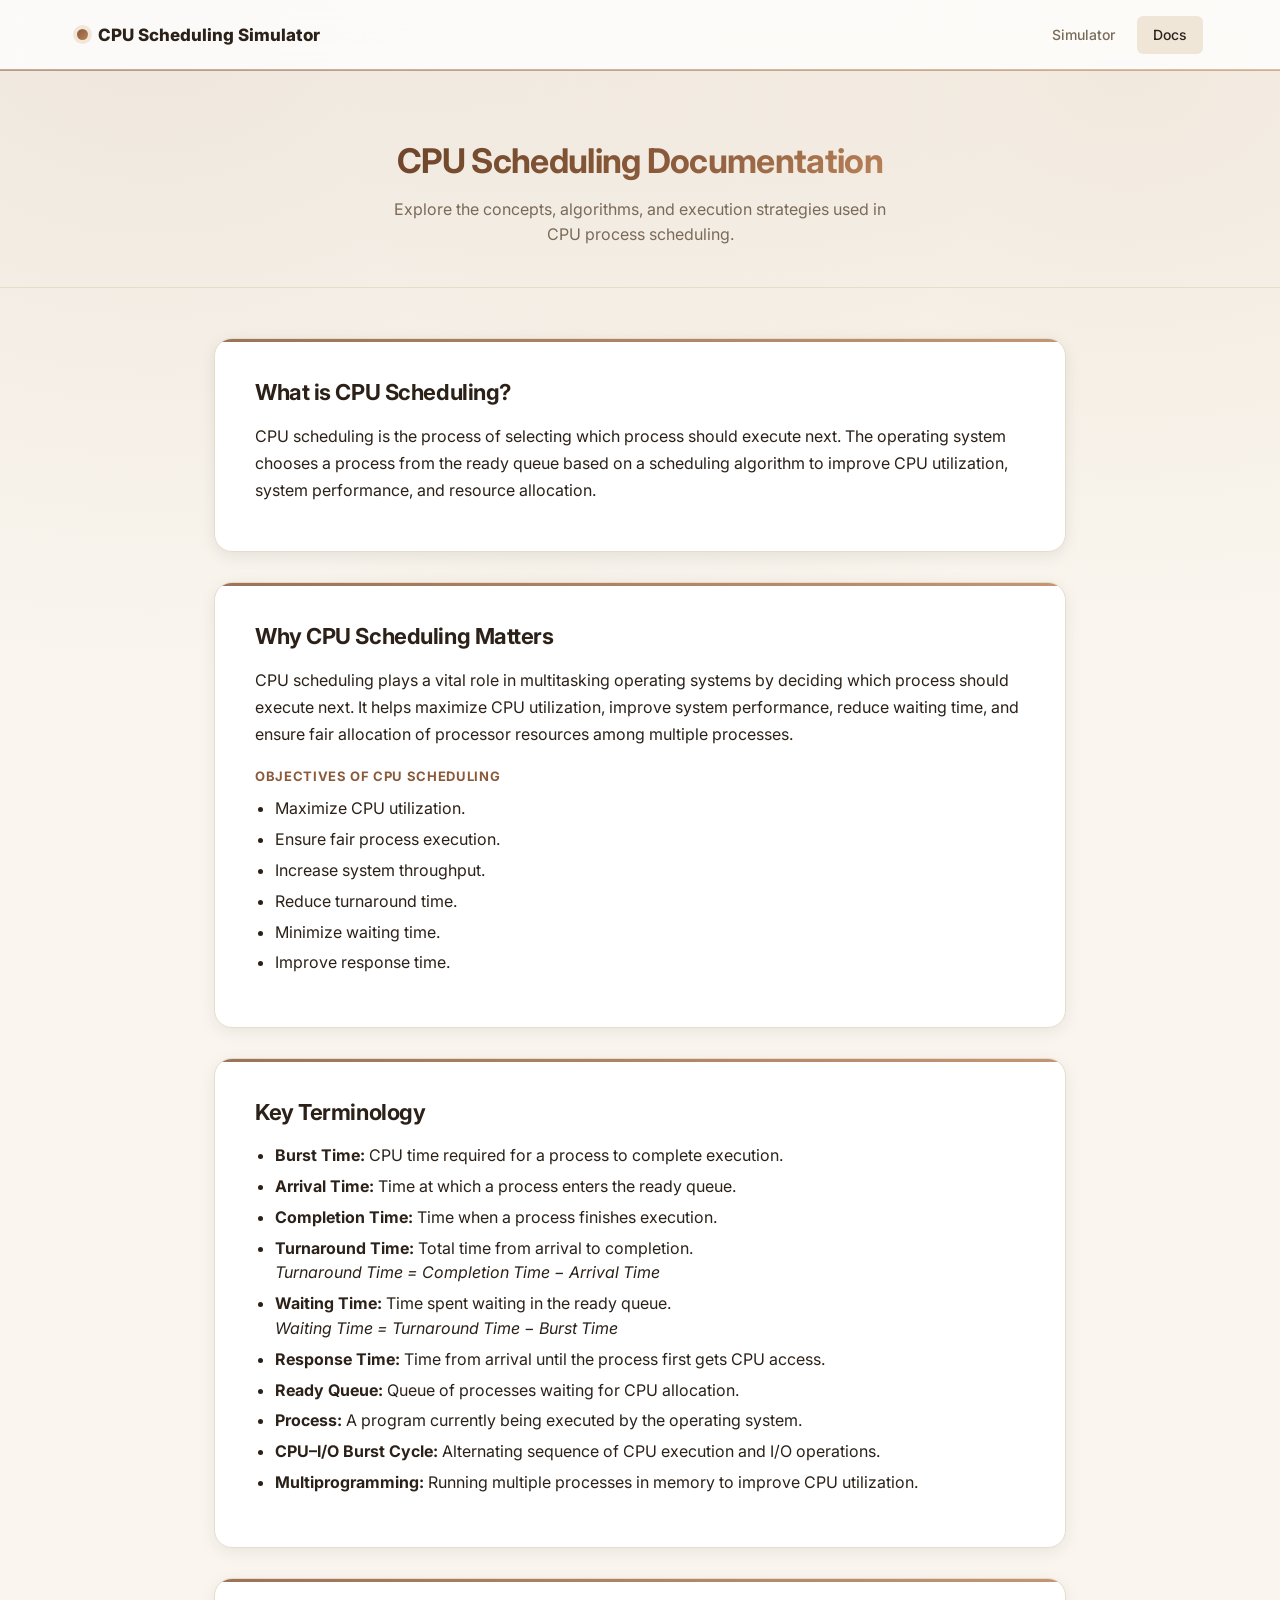
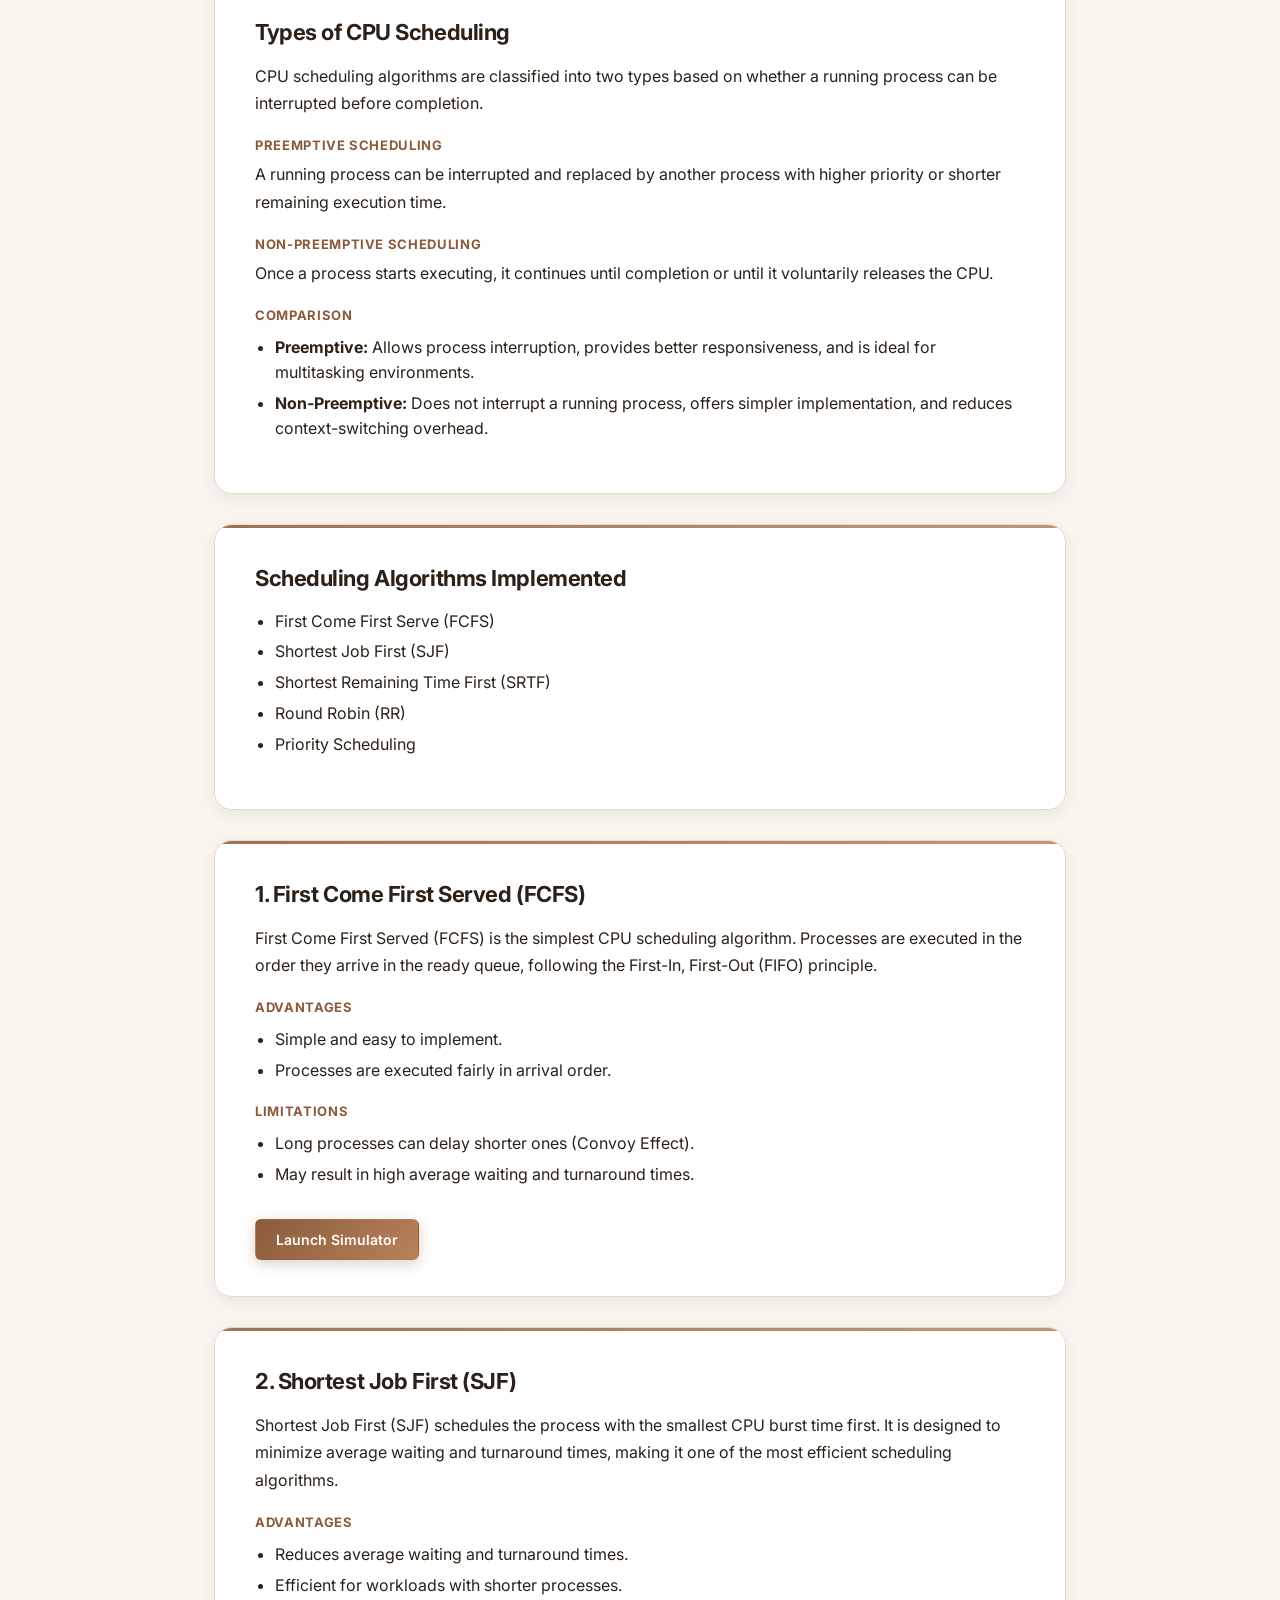
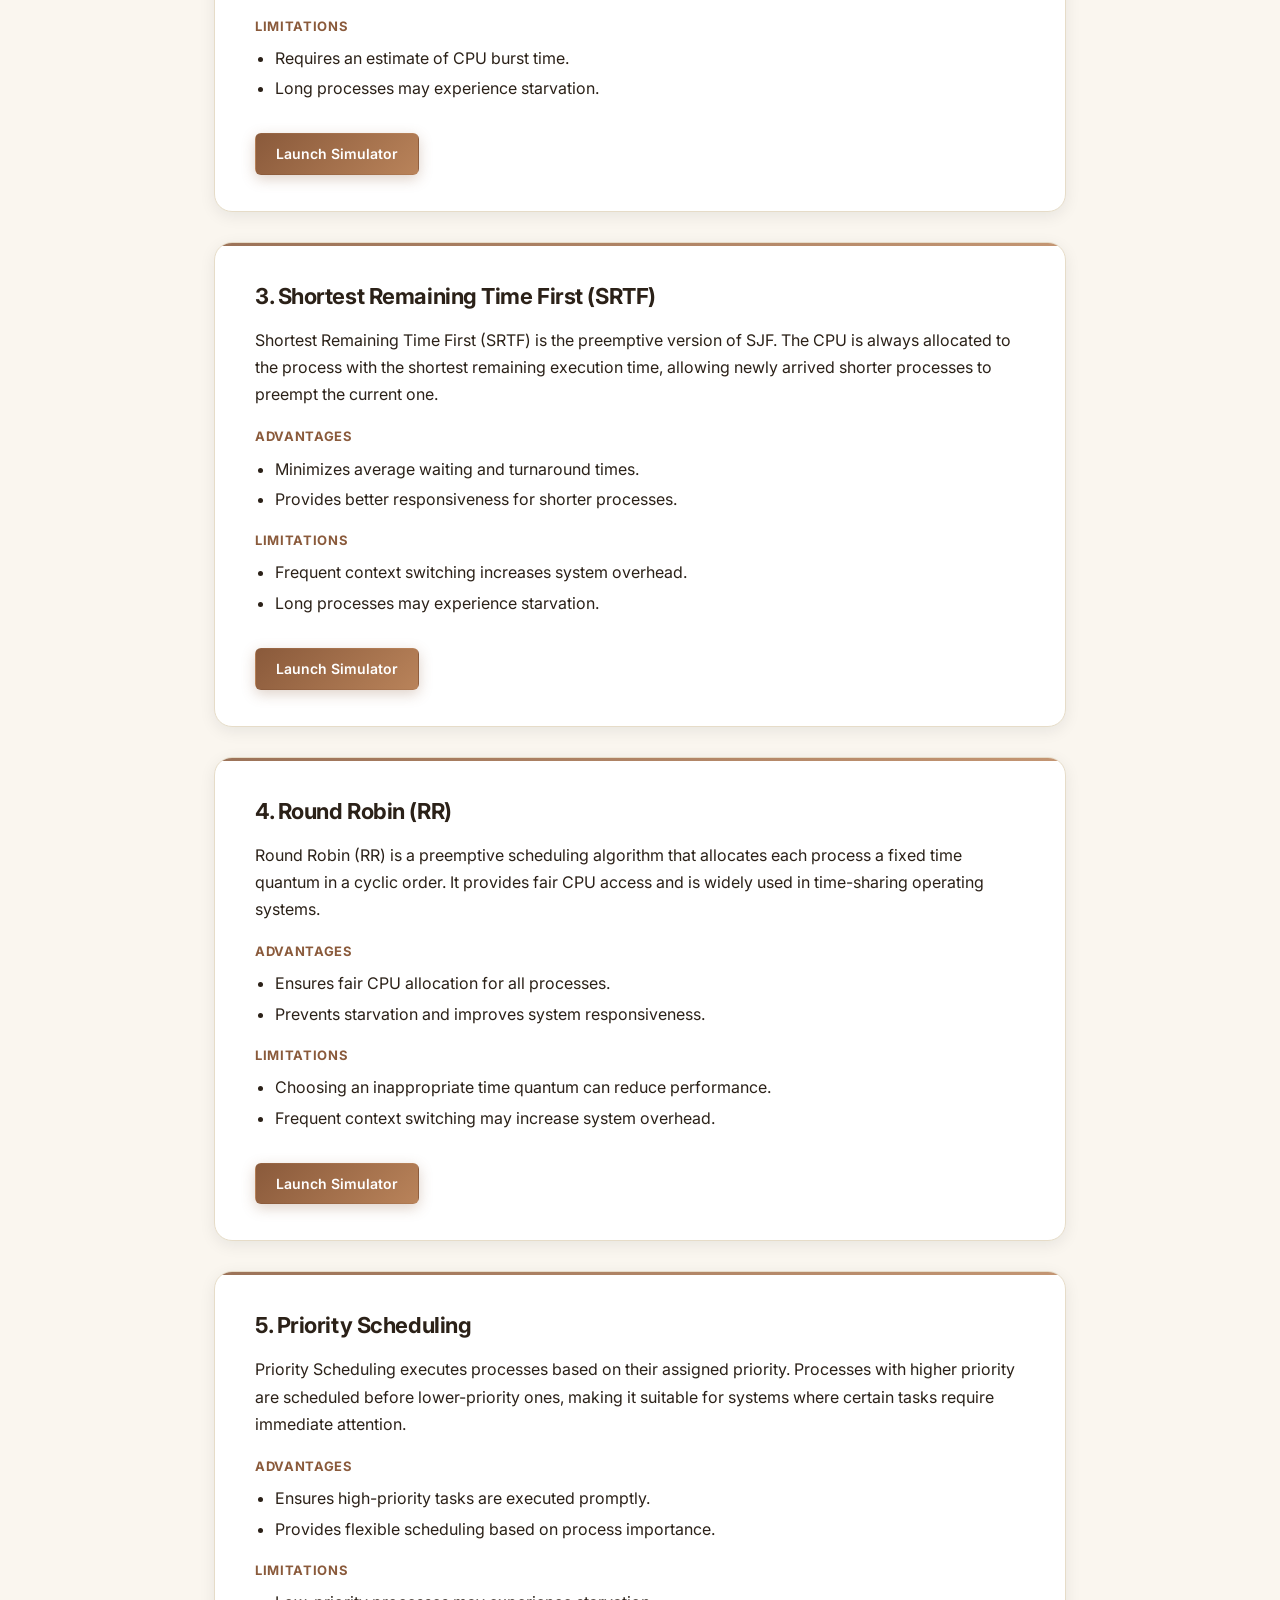
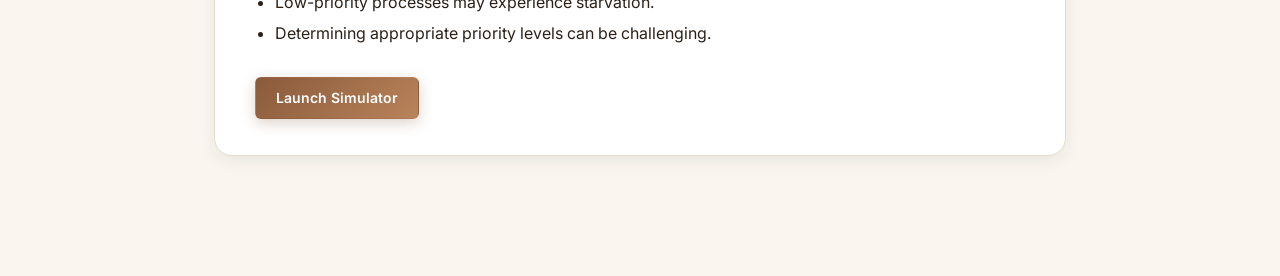
==== commit 4d38e083: "Initial commit" ====
--- a/docs.html
+++ b/docs.html
@@ -2,311 +2,241 @@
 <html lang="en">
 
 <head>
-    <meta charset="UTF-8">
-    <meta http-equiv="X-UA-Compatible" content="IE=edge">
-    <meta name="viewport" content="width=device-width, initial-scale=1.0">
-    <link rel="stylesheet" href="https://unpkg.com/aos@next/dist/aos.css" />
-    <link rel="stylesheet" href="./style.css">
-    <link rel="stylesheet" href="https://pro.fontawesome.com/releases/v5.10.0/css/all.css"
-        integrity="sha384-AYmEC3Yw5cVb3ZcuHtOA93w35dYTsvhLPVnYs9eStHfGJvOvKxVfELGroGkvsg+p" crossorigin="anonymous" />
-    <link rel="stylesheet" href="./docs.css">
-    <link href="https://cdn.jsdelivr.net/npm/bootstrap@5.1.3/dist/css/bootstrap.min.css" rel="stylesheet"
-        integrity="sha384-1BmE4kWBq78iYhFldvKuhfTAU6auU8tT94WrHftjDbrCEXSU1oBoqyl2QvZ6jIW3" crossorigin="anonymous">
-    <title>documentation</title>
+  <meta charset="UTF-8">
+  <meta http-equiv="X-UA-Compatible" content="IE=edge">
+  <meta name="viewport" content="width=device-width, initial-scale=1.0">
+  <title>CPU Scheduling Documentation</title>
+
+  <link rel="stylesheet" href="https://pro.fontawesome.com/releases/v5.10.0/css/all.css"
+    integrity="sha384-AYmEC3Yw5cVb3ZcuHtOA93w35dYTsvhLPVnYs9eStHfGJvOvKxVfELGroGkvsg+p" crossorigin="anonymous" />
+
+  <link rel="stylesheet" href="https://unpkg.com/aos@2.3.1/dist/aos.css">
+
+  <link rel="stylesheet" href="css/style.css">
+  <link rel="stylesheet" href="css/docs.css">
 </head>
 
 <body>
-    <section class="sub-header">
-        <nav>
-            <div class="nav-links" id="navLinks">
-                <i class="fas fa-window-close" onclick="hideMenu()"></i>
-                <ul>
-                    <li><a href="docs.html">DOCS</a></li>
-                    <li><a href="./backend/ganttcharts.html">SIMULATOR</a></li>
-                </ul>
-            </div>
-            <i class="fas fa-bars" onclick="showMenu()"></i>
-        </nav>
-
-        <h1>DOCUMENTATION</h1>
-
-    </section>
-
-
-
-    <section class="container_docs" >
-        <h1>What is CPU Scheduling?</h1>
-        <p>CPU Scheduling is a process of determining which process will own CPU for execution while another process is
-            on hold. The main task of CPU scheduling is to make sure that whenever the CPU remains idle, the OS at least
-            select one of the processes available in the ready queue for execution. The selection process will be
-            carried out by the CPU scheduler. It selects one of the processes in memory that are ready for execution.
-        </p>
-    </section>
-
-    <section class="container_docs" data-aos="zoom-in-up">
-        <h1>Why CPU Scheduling?</h1>
-        <p>A typical process involves both I/O time and CPU time. In a uni programming system like MS-DOS, time spent
-            waiting for I/O is wasted and CPU is free during this time. In multi programming systems, one process can
-            use CPU while another is waiting for I/O. This is possible only with process scheduling.<br><br>
-            <strong>Objectives of Process Scheduling Algorithm</strong>
-            <li>Max CPU utilization [Keep CPU as busy as possible]</li>
-            <li>Fair allocation of CPU.</li>
-            <li>Max throughput [Number of processes that complete their execution per time unit]</li>
-            <li>Min turnaround time [Time taken by a process to finish execution]</li>
-            <li>Min waiting time [Time a process waits in ready queue]</li>
-            <li>Min response time [Time when a process produces first response]</li>
-
-        </p>
-    </section>
-
-    <section class="container_docs special" data-aos="zoom-in-up">
-        <h1>Important CPU scheduling Terminologies</h1>
-        <!-- <p>A typical process involves both I/O time and CPU time. In a uni programming system like MS-DOS, time spent waiting for I/O is wasted and CPU is free during this time. In multi programming systems, one process can use CPU while another is waiting for I/O. This is possible only with process scheduling.<br><br> -->
-        <li><strong>Burst Time/Execution Time:</strong> It is a time required by the process to complete execution. It
-            is also called running time.</li>
-        <li><strong>Arrival Time:</strong> when a process enters in a ready state</li>
-        <li><strong>Finish Time:</strong> when process complete and exit from a system</li>
-        <li><strong>Multiprogramming:</strong> A number of programs which can be present in memory at the same time.
-        </li>
-        <li><strong>Jobs:</strong> It is a type of program without any kind of user interaction.</li>
-        <li><strong>User:</strong> It is a kind of program having user interaction.</li>
-        <li><strong>Process:</strong> It is the reference that is used for both job and user.</li>
-        <li><strong>CPU/IO burst cycle:</strong> Characterizes process execution, which alternates between CPU and I/O
-            activity. CPU times are shorter than the time of I/O.</li>
-
-        </p>
-    </section>
-
-
-
-
-
-
-
-
-
-
-
-    <section class="container_docs" data-aos="zoom-in-up">
-        <h1>Types of CPU Scheduling</h1>
-        <p>There is mainly two major types of CPU Scheduling which is listed below.There is sub-types of this algorithm also. we have discussed all algorithm in details below. </p>
-        <li>Preemptive Algorithm</li>
-        <li>Non Preemptive Algorithm</li>
-        <br>
-
-        <p><strong class="bold">Preemptive Scheduling</strong><br><br>
-            In Preemptive Scheduling, the tasks are mostly assigned with their priorities. Sometimes it is important to
-            run a task with a higher priority before another lower priority task, even if the lower priority task is
-            still running. The lower priority task holds for some time and resumes when the higher priority task
-            finishes its execution.<br><br>
-            <br>
-            <strong class="bold">Non-Preemptive Scheduling</strong><br><br>
-            In this type of scheduling method, the CPU has been allocated to a specific process. The process that keeps
-            the CPU busy will release the CPU either by switching context or terminating. It is the only method that can
-            be used for various hardware platforms. That’s because it doesn’t need special hardware (for example, a
-            timer) like preemptive scheduling.
-        </p>
-
-        
-
-    </section>
-
-
-    <section class="container_docs" data-aos="zoom-in-up">
-        <h1>Types of CPU scheduling Algorithm</h1>
-        <p>There are mainly six types of process scheduling algorithm</p>
-        <!-- <lo> -->
+
+  <nav class="site-nav">
+    <div class="brand"><span class="dot"></span> CPU Scheduling Simulator</div>
+    <div class="nav-links" id="navLinks">
+      <i class="fas fa-times nav-close" onclick="hideMenu()"></i>
+      <ul>
+        <li><a href="index.html">Simulator</a></li>
+        <li><a href="docs.html" class="active">Docs</a></li>
+      </ul>
+    </div>
+    <i class="fas fa-bars nav-toggle" onclick="showMenu()"></i>
+  </nav>
+
+  <section class="docs-hero" data-aos="fade-down">
+    <h1>CPU Scheduling Documentation</h1>
+    <p>Explore the concepts, algorithms, and execution strategies used in CPU process scheduling.</p>
+  </section>
+
+  <main class="docs-wrap">
+
+    <section class="doc-card" data-aos="fade-up">
+      <h1>What is CPU Scheduling?</h1>
+      <p>
+       CPU scheduling is the process of selecting which process should execute next.
+        The operating system chooses a process from the ready queue based on a scheduling
+        algorithm to improve CPU utilization, system performance, and resource allocation.
+    </p>
+    </section>
+
+    <section class="doc-card" data-aos="fade-up">
+      <h1>Why CPU Scheduling Matters</h1>
+      <p>
+        CPU scheduling plays a vital role in multitasking operating systems by deciding
+         which process should execute next. It helps maximize CPU utilization, improve
+         system performance, reduce waiting time, and ensure fair allocation of processor
+         resources among multiple processes.
+       </p>
+
+      <h4>Objectives of CPU Scheduling</h4>
+      <ul>
+        <li>Maximize CPU utilization.</li>
+        <li>Ensure fair process execution.</li>
+        <li>Increase system throughput.</li>
+        <li>Reduce turnaround time.</li>
+        <li>Minimize waiting time.</li>
+        <li>Improve response time.</li>
+      </ul>
+    </section>
+
+    <section class="doc-card" data-aos="fade-up">
+      <h1>Key Terminology</h1>
+      <ul>
+        <li><strong>Burst Time:</strong> CPU time required for a process to complete execution.</li>
+        <li><strong>Arrival Time:</strong> Time at which a process enters the ready queue.</li>
+        <li><strong>Completion Time:</strong> Time when a process finishes execution.</li>
+        <li><strong>Turnaround Time:</strong> Total time from arrival to completion. <br><em>Turnaround Time = Completion Time − Arrival Time</em></li>
+        <li><strong>Waiting Time:</strong> Time spent waiting in the ready queue.<br><em>Waiting Time = Turnaround Time − Burst Time</em></li>
+        <li><strong>Response Time:</strong> Time from arrival until the process first gets CPU access.</li>
+        <li><strong>Ready Queue:</strong> Queue of processes waiting for CPU allocation.</li>
+        <li><strong>Process:</strong> A program currently being executed by the operating system.</li>
+        <li><strong>CPU–I/O Burst Cycle:</strong> Alternating sequence of CPU execution and I/O operations.</li>
+        <li><strong>Multiprogramming:</strong> Running multiple processes in memory to improve CPU utilization.</li>
+      </ul>
+    </section>
+
+ <section class="doc-card" data-aos="fade-up">
+
+    <h1>Types of CPU Scheduling</h1>
+
+    <p>
+       CPU scheduling algorithms are classified into two types based on whether
+       a running process can be interrupted before completion.
+    </p>
+
+    <h4>Preemptive Scheduling</h4>
+
+    <p>
+       A running process can be interrupted and replaced by another process with
+       higher priority or shorter remaining execution time.
+    </p>
+
+    <h4>Non-Preemptive Scheduling</h4>
+
+    <p>
+       Once a process starts executing, it continues until completion or until it
+       voluntarily releases the CPU.
+    </p>
+
+    <h4>Comparison</h4>
+
+    <ul>
+        <li><strong>Preemptive:</strong> Allows process interruption, provides better responsiveness, and is ideal for multitasking environments.</li>
+
+        <li><strong>Non-Preemptive:</strong> Does not interrupt a running process, offers simpler implementation, and reduces context-switching overhead.</li>
+    </ul>
+
+</section>
+
+    <section class="doc-card" data-aos="fade-up">
+      <h1>Scheduling Algorithms Implemented</h1>
+      <ul>
         <li>First Come First Serve (FCFS)</li>
-        <li>Shortest-Job-First (SJF) Scheduling</li>
-        <li>Shortest Remaining Time</li>
+        <li>Shortest Job First (SJF)</li>
+        <li>Shortest Remaining Time First (SRTF)</li>
+        <li>Round Robin (RR)</li>
         <li>Priority Scheduling</li>
-        <li>Round Robin Scheduling</li>
-        <li>Multilevel Queue Scheduling</li>
-        <br>
-    </section>
-
-
-
-    <section class="container_docs" data-aos="zoom-in-up">
-        <h1>1) First Come First Serve</h1>
-        <p>First Come First Serve is the full form of FCFS. It is the easiest and most simple CPU scheduling algorithm.
-            In this type of algorithm, the process which requests the CPU gets the CPU allocation first. This scheduling
-            method can be managed with a FIFO queue.<br><br>
-
-            As the process enters the ready queue, its PCB (Process Control Block) is linked with the tail of the queue.
-            So, when CPU becomes free, it should be assigned to the process at the beginning of the queue.</p>
-
-        <h4>
-            <li>Advantages</li>
-        </h4>
-        <p>1. It is simple and easy to understand.<br></p>
-
-        <h4>
-            <li>Disadvantages</li>
-        </h4>
-        <p>1. The process with less execution time suffer i.e. waiting time is often quite long.<br><br>
-            2. Favors CPU Bound process then I/O bound process.<br><br>
-            3. FCFS algorithm is particularly troublesome for time-sharing systems, where it is important that each user
-            get a share of the CPU at regular intervals.</p>
-            <button class="btn_1" onclick="gotoSimulator();">Go to Simulator</button>
-        <br>
-    </section>
-
-    <section class="container_docs" data-aos="zoom-in-up">
-        <h1>2) Shortest Remaining Time</h1>
-        <p>The full form of SRT is Shortest remaining time. It is also known as SJF preemptive scheduling. In this
-            method, the process will be allocated to the task, which is closest to its completion. This method prevents
-            a newer ready state process from holding the completion of an older process.<br></p>
-
-        <h4>
-            <li>Advantages</li>
-        </h4>
-        <p>1. The main advantage of the SRTF algorithm is that it makes the processing of the jobs faster than the SJF
-            algorithm, mentioned it’s overhead charges are not counted.</p>
-
-        <h4>
-            <li>Disadvantages</li>
-        </h4>
-        <p>1. In SRTF, the context switching is done a lot more times than in SJN due to more consumption of the CPU's
-            valuable time for processing. The consumed time of CPU then adds up to its processing time and which then
-            diminishes the advantage of fast processing of this algorithm.<br></p>
-            <button class="btn_1" onclick="gotoSimulator();">Go to Simulator</button>
-        <br>
-    </section>
-
-    <section class="container_docs" data-aos="zoom-in-up">
-        <h1>3) Priority Based Scheduling</h1>
-        <p>Priority scheduling is a method of scheduling processes based on priority. In this method, the scheduler
-            selects the tasks to work as per the priority.<br><br>
-
-            Priority scheduling also helps OS to involve priority assignments. The processes with higher priority should
-            be carried out first, whereas jobs with equal priorities are carried out on a round-robin or FCFS basis.
-            Priority can be decided based on memory requirements, time requirements, etc.<br><br>
-
-        </p>
-        <h4>
-            <li>Advantages</li>
-        </h4>
-        <p>1. This provides a good mechanism where the relative importance of each process maybe precisely defined.<br>
-        </p>
-
-        <h4>
-            <li>Disadvantages</li>
-        </h4>
-        <p>1. If high priority processes use up a lot of CPU time, lower priority processes may starve and be postponed
-            indefinitely.The situation where a process never gets scheduled to run is called starvation<br><br>
-            2. Another problem is deciding which process gets which priority level assigned to it..<br></p>
-            <button class="btn_1" onclick="gotoSimulator();">Go to Simulator</button>
-        <br>
-    </section>
-
-    <section class="container_docs" data-aos="zoom-in-up">
-        <h1>4) Round-Robin Scheduling</h1>
-        <p>Round robin is the oldest, simplest scheduling algorithm. The name of this algorithm comes from the
-            round-robin principle, where each person gets an equal share of something in turn. It is mostly used for
-            scheduling algorithms in multitasking. This algorithm method helps for starvation free execution of
-            processes.<br><br></p>
-
-        <h4>
-            <li>Advantages</li>
-        </h4>
-        <p>1. Every process gets an equal share of the CPU.<br><br>
-            2. RR is cyclic in nature, so there is no starvation.</p>
-
-        <h4>
-            <li>Disadvantages</li>
-        </h4>
-        <p>1. Setting the quantum too short, increases the overhead and lowers the CPU efficiency, but setting it too
-            long may cause poor response to short processes.<br><br>
-            2. Average waiting time under the RR policy is often long.<br>
-        </p>
-        <button class="btn_1" onclick="gotoSimulator();">Go to Simulator</button>
-        <br>
-    </section>
-
-    <section class="container_docs" data-aos="zoom-in-up">
-        <h1>5) Shortest Job First</h1>
-        <p>SJF is a full form of (Shortest job first) is a scheduling algorithm in which the process with the shortest
-            execution time should be selected for execution next. This scheduling method can be preemptive or
-            non-preemptive. It significantly reduces the average waiting time for other processes awaiting
-            execution.<br></p>
-
-        <h4>
-            <li>Advantages</li>
-        </h4>
-        <p>1. Shortest jobs are favored.<br><br>
-            2. It is provably optimal, in that it gives the minimum average waiting time for a given set of processes.
-        </p>
-
-        <h4>
-            <li>Disadvantages</li>
-        </h4>
-        <p>1. SJF may cause starvation, if shorter processes keep coming. This problem is solved by aging..<br><br>
-            2. It cannot be implemented at the level of short term CPU scheduling.<br></p>
-
-            <button class="btn_1" onclick="gotoSimulator();">Go to Simulator</button>
-        <br>
-    </section>
-
-    <section class="container_docs" data-aos="zoom-in-up">
-        <h1>6) Multiple-Level Queues Scheduling</h1>
-        <p>This algorithm separates the ready queue into various separate queues. In this method, processes are assigned
-            to a queue based on a specific property of the process, like the process priority, size of the memory,
-            etc.<br><br>
-
-            However, this is not an independent scheduling OS algorithm as it needs to use other types of algorithms in
-            order to schedule the jobs.<br><br></p>
-
-        <h4>
-            <li>Advantages</li>
-        </h4>
-        <p>1. Application of separate scheduling for various kind of processes is possible
-            .<br></p>
-
-        <h4>
-            <li>Disadvantages</li>
-        </h4>
-        <p>1. The lowest level process faces starvation problem.<br></p>
-
-        <button class="btn_1" onclick="gotoSimulator();">Go to Simulator</button>
-        <br>
-    </section>
-
-     
-    <script src="https://cdn.jsdelivr.net/npm/@popperjs/core@2.10.2/dist/umd/popper.min.js"
-        integrity="sha384-7+zCNj/IqJ95wo16oMtfsKbZ9ccEh31eOz1HGyDuCQ6wgnyJNSYdrPa03rtR1zdB"
-        crossorigin="anonymous"></script>
-    <script src="https://cdn.jsdelivr.net/npm/bootstrap@5.1.3/dist/js/bootstrap.bundle.min.js"
-        integrity="sha384-ka7Sk0Gln4gmtz2MlQnikT1wXgYsOg+OMhuP+IlRH9sENBO0LRn5q+8nbTov4+1p"
-        crossorigin="anonymous"></script>
-    <script src="https://cdn.jsdelivr.net/npm/bootstrap@5.1.3/dist/js/bootstrap.min.js"
-        integrity="sha384-QJHtvGhmr9XOIpI6YVutG+2QOK9T+ZnN4kzFN1RtK3zEFEIsxhlmWl5/YESvpZ13"
-        crossorigin="anonymous"></script>
-
-    <script>
-        var navLinks = document.getElementById("navLinks");
-        function showMenu() {
-            navLinks.style.right = "0";
-        }
-
-        function hideMenu() {
-            navLinks.style.right = "-200px";
-        }
-
-        function gotoSimulator(){
-            location.href = ("./backend/ganttcharts.html");
-        }
-    </script>
-
-
-    <!-- For the animation -->
-    <script src="https://unpkg.com/aos@next/dist/aos.js"></script>
-    <script>
-      AOS.init({
-        offset: 200, // offset (in px) from the original trigger point
-        duration: 800
-      });
-    </script>
+      </ul>
+    </section>
+
+    <section class="doc-card" data-aos="fade-up">
+      <h1>1. First Come First Served (FCFS)</h1>
+      <p>First Come First Served (FCFS) is the simplest CPU scheduling algorithm.
+        Processes are executed in the order they arrive in the ready queue, following
+        the First-In, First-Out (FIFO) principle.</p>
+      <h4>Advantages</h4>
+      <ul><li>Simple and easy to implement.</li>
+          <li>Processes are executed fairly in arrival order.</li>
+      </ul>
+      <h4>Limitations</h4>
+      <ul>
+      <li>Long processes can delay shorter ones (Convoy Effect).</li>
+        <li>May result in high average waiting and turnaround times.</li>
+      </ul>
+      <a class="btn btn-primary" href="index.html">Launch Simulator</a>
+    </section>
+
+    <section class="doc-card" data-aos="fade-up">
+      <h1>2. Shortest Job First (SJF)</h1>
+      <p>Shortest Job First (SJF) schedules the process with the smallest CPU burst time first.
+        It is designed to minimize average waiting and turnaround times, making it one of the
+        most efficient scheduling algorithms.</p>
+      <h4>Advantages</h4>
+      <ul>
+        <li>Reduces average waiting and turnaround times.</li>
+        <li>Efficient for workloads with shorter processes.</li>
+      </ul>
+      <h4>Limitations</h4>
+      <ul>
+        <li>Requires an estimate of CPU burst time.</li>
+        <li>Long processes may experience starvation.</li>
+      </ul>
+      <a class="btn btn-primary" href="index.html">Launch Simulator</a>
+    </section>
+
+    <section class="doc-card" data-aos="fade-up">
+      <h1>3. Shortest Remaining Time First (SRTF)</h1>
+      <p>Shortest Remaining Time First (SRTF) is the preemptive version of SJF.
+        The CPU is always allocated to the process with the shortest remaining
+        execution time, allowing newly arrived shorter processes to preempt the current one.
+    </p>
+      <h4>Advantages</h4>
+      <ul>
+        <li>Minimizes average waiting and turnaround times.</li>
+        <li>Provides better responsiveness for shorter processes.</li>
+    </ul>
+      <h4>Limitations</h4>
+      <ul>
+        <li>Frequent context switching increases system overhead.</li>
+        <li>Long processes may experience starvation.</li>
+    </ul>
+      <a class="btn btn-primary" href="index.html">Launch Simulator</a>
+    </section>
+
+    <section class="doc-card" data-aos="fade-up">
+      <h1>4. Round Robin (RR)</h1>
+      <p>Round Robin (RR) is a preemptive scheduling algorithm that allocates
+        each process a fixed time quantum in a cyclic order. It provides fair
+        CPU access and is widely used in time-sharing operating systems.</p>
+      <h4>Advantages</h4>
+      <ul>
+       <li>Ensures fair CPU allocation for all processes.</li>
+        <li>Prevents starvation and improves system responsiveness.</li>
+      </ul>
+      <h4>Limitations</h4>
+      <ul>
+        <li>Choosing an inappropriate time quantum can reduce performance.</li>
+        <li>Frequent context switching may increase system overhead.</li>
+      </ul>
+      <a class="btn btn-primary" href="index.html">Launch Simulator</a>
+    </section>
+
+    <section class="doc-card" data-aos="fade-up">
+      <h1>5. Priority Scheduling</h1>
+      <p> Priority Scheduling executes processes based on their assigned priority.
+        Processes with higher priority are scheduled before lower-priority ones,
+        making it suitable for systems where certain tasks require immediate attention.
+    </p>
+      <h4>Advantages</h4>
+      <ul> 
+        <li>Ensures high-priority tasks are executed promptly.</li>
+        <li>Provides flexible scheduling based on process importance.</li>
+    </ul>
+      <h4>Limitations</h4>
+      <ul>
+        <li>Low-priority processes may experience starvation.</li>
+        <li>Determining appropriate priority levels can be challenging.</li>
+      </ul>
+      <a class="btn btn-primary" href="index.html">Launch Simulator</a>
+    </section>
+
+  </main>
+
+  <script src="https://unpkg.com/aos@2.3.1/dist/aos.js"></script>
+  <script>
+    AOS.init({
+      duration: 650,
+      easing: 'ease-out-cubic',
+      once: true,
+      offset: 80
+    });
+
+    var navLinks = document.getElementById("navLinks");
+    function showMenu() {
+      navLinks.style.right = "0";
+    }
+    function hideMenu() {
+      navLinks.style.right = "-240px";
+    }
+  </script>
+
 </body>
 
-</html>
+</html>
--- a/css/style.css
+++ b/css/style.css
@@ -0,0 +1,238 @@
+@import url('https://fonts.googleapis.com/css2?family=Inter:wght@400;500;600;700;800&family=JetBrains+Mono:wght@500;600&display=swap');
+
+:root {
+  --color-bg: #ffffff;
+  --color-page-bg: #faf6ef;
+  --color-surface: #f6f1e8;
+  --color-surface-alt: #efe6d8;
+  --color-border: #e6dcc8;
+  --color-text: #2b2118;
+  --color-text-muted: #7a6a58;
+  --color-text-faint: #a89a86;
+
+  --color-primary: #8a5a3b;
+  --color-primary-dark: #6d4529;
+  --color-primary-soft: #f1e6d8;
+  --color-accent: #a9714a;
+  --color-accent-2: #c4a484;
+
+  --gradient-primary: linear-gradient(135deg, #8a5a3b 0%, #b9835a 100%);
+  --gradient-text: linear-gradient(135deg, #6d4529 0%, #8a5a3b 55%, #b9835a 100%);
+
+  --color-danger: #b5482f;
+
+  --p1: #4f46e5;
+  --p2: #f59e0b;
+  --p3: #10b981;
+  --p4: #ef4444;
+  --p5: #8b5cf6;
+  --p6: #06b6d4;
+  --p7: #ec4899;
+  --p8: #65a30d;
+  --p9: #f97316;
+  --p10: #3b82f6;
+  --p-idle: #e5e7eb;
+  --p-context: #1a1d29;
+
+  --radius-sm: 6px;
+  --radius-md: 10px;
+  --radius-lg: 16px;
+  --shadow-sm: 0 1px 2px rgba(16, 24, 40, 0.06);
+  --shadow-md: 0 4px 16px rgba(16, 24, 40, 0.08);
+  --shadow-lg: 0 12px 32px rgba(16, 24, 40, 0.10);
+}
+
+* {
+  margin: 0;
+  padding: 0;
+  box-sizing: border-box;
+}
+
+html {
+  scroll-behavior: smooth;
+}
+
+body {
+  font-family: 'Inter', -apple-system, BlinkMacSystemFont, sans-serif;
+  color: var(--color-text);
+  line-height: 1.55;
+  -webkit-font-smoothing: antialiased;
+
+  background-color: var(--color-page-bg);
+  background-image:
+    radial-gradient(at 12% 0%, rgba(138, 90, 59, 0.10) 0px, transparent 55%),
+    radial-gradient(at 88% 8%, rgba(196, 164, 132, 0.16) 0px, transparent 50%),
+    radial-gradient(at 50% 100%, rgba(109, 69, 41, 0.06) 0px, transparent 45%);
+  background-attachment: fixed;
+  background-repeat: no-repeat;
+}
+
+a {
+  color: var(--color-primary);
+  text-decoration: none;
+}
+
+h1, h2, h3, h4 {
+  font-weight: 700;
+  letter-spacing: -0.02em;
+}
+
+p {
+  color: var(--color-text-muted);
+}
+
+/* ---------- Top navigation ---------- */
+.site-nav {
+  position: sticky;
+  top: 0;
+  z-index: 100;
+  display: flex;
+  align-items: center;
+  justify-content: space-between;
+  padding: 16px 6%;
+  background: rgba(255, 255, 255, 0.78);
+  backdrop-filter: blur(12px);
+  border-bottom: 1px solid var(--color-border);
+}
+
+.site-nav::after {
+  content: '';
+  position: absolute;
+  left: 0;
+  right: 0;
+  bottom: -1px;
+  height: 2px;
+  background: var(--gradient-primary);
+  opacity: 0.5;
+}
+
+.site-nav .brand {
+  display: flex;
+  align-items: center;
+  gap: 10px;
+  font-weight: 800;
+  font-size: 17px;
+  color: var(--color-text);
+}
+
+.site-nav .brand .dot {
+  width: 11px;
+  height: 11px;
+  border-radius: 50%;
+  background: var(--gradient-primary);
+  box-shadow: 0 0 0 4px var(--color-primary-soft);
+}
+
+.nav-links ul {
+  display: flex;
+  gap: 6px;
+  list-style: none;
+}
+
+.nav-links ul li a {
+  display: inline-block;
+  padding: 8px 16px;
+  border-radius: var(--radius-sm);
+  color: var(--color-text-muted);
+  font-weight: 500;
+  font-size: 14px;
+  transition: background 0.15s ease, color 0.15s ease;
+}
+
+.nav-links ul li a:hover,
+.nav-links ul li a.active {
+  background: var(--color-surface-alt);
+  color: var(--color-text);
+}
+
+.nav-toggle {
+  display: none;
+  font-size: 20px;
+  cursor: pointer;
+  color: var(--color-text);
+}
+
+.nav-close {
+  display: none;
+}
+
+@media (max-width: 760px) {
+  .nav-links {
+    position: fixed;
+    top: 0;
+    right: -240px;
+    width: 220px;
+    height: 100%;
+    background: var(--color-bg);
+    box-shadow: var(--shadow-lg);
+    padding: 24px;
+    transition: right 0.3s ease;
+    z-index: 200;
+  }
+
+  .nav-links ul {
+    flex-direction: column;
+    margin-top: 40px;
+  }
+
+  .nav-close {
+    display: block;
+    font-size: 20px;
+    cursor: pointer;
+    text-align: right;
+  }
+
+  .nav-toggle {
+    display: block;
+  }
+}
+
+/* ---------- Buttons ---------- */
+.btn {
+  display: inline-block;
+  padding: 10px 20px;
+  border-radius: var(--radius-sm);
+  border: 1px solid transparent;
+  font-family: inherit;
+  font-size: 14px;
+  font-weight: 600;
+  cursor: pointer;
+  transition: all 0.15s ease;
+  line-height: 1.4;
+}
+
+.btn-primary {
+  background: var(--gradient-primary);
+  color: #fff;
+  box-shadow: 0 4px 14px rgba(138, 90, 59, 0.28);
+}
+
+.btn-primary:hover {
+  transform: translateY(-1px);
+  box-shadow: 0 6px 18px rgba(138, 90, 59, 0.36);
+}
+
+.btn-outline {
+  background: var(--color-bg);
+  border-color: var(--color-border);
+  color: var(--color-text);
+}
+
+.btn-outline:hover {
+  border-color: var(--color-primary);
+  color: var(--color-primary);
+}
+
+/* ---------- Footer ---------- */
+.site-footer {
+  text-align: center;
+  padding: 40px 20px;
+  color: var(--color-text-faint);
+  font-size: 13px;
+  border-top: 1px solid var(--color-border);
+  margin-top: 60px;
+}
+
+.site-footer a {
+  color: var(--color-text-muted);
+}
--- a/css/docs.css
+++ b/css/docs.css
@@ -0,0 +1,87 @@
+.docs-hero {
+  text-align: center;
+  padding: 64px 20px 40px;
+  border-bottom: 1px solid var(--color-border);
+}
+
+.docs-hero h1 {
+  font-size: 34px;
+  background: var(--gradient-text);
+  -webkit-background-clip: text;
+  background-clip: text;
+  color: transparent;
+  display: inline-block;
+}
+
+.docs-hero p {
+  margin-top: 10px;
+  max-width: 520px;
+  margin-inline: auto;
+}
+
+.docs-wrap {
+  max-width: 980px;
+  margin: 0 auto;
+  padding: 50px 5% 90px;
+}
+
+.doc-card {
+  position: relative;
+  background: var(--color-bg);
+  border: 1px solid var(--color-border);
+  border-radius: 18px;
+  box-shadow: var(--shadow-md);
+  padding: 36px 40px;
+  margin-bottom: 30px;
+  overflow: hidden;
+  transition: all 0.3s ease;
+}
+
+.doc-card::before {
+  content: '';
+  position: absolute;
+  top: 0;
+  left: 0;
+  right: 0;
+  height: 3px;
+  background: var(--gradient-primary);
+  opacity: 0.85;
+}
+
+.doc-card:hover {
+  transform: translateY(-4px);
+  box-shadow: 0 18px 40px rgba(0,0,0,.12);
+}
+
+.doc-card h1 {
+  font-size: 22px;
+  margin-bottom: 14px;
+  color: var(--color-text);
+}
+
+.doc-card p {
+  color: var(--color-text);
+  margin-bottom: 10px;
+  line-height: 1.7;
+}
+
+.doc-card ul {
+  margin: 10px 0 16px 20px;
+  color: var(--color-text);
+}
+
+.doc-card li {
+  margin-bottom: 6px;
+}
+
+.doc-card h4 {
+  font-size: 13px;
+  text-transform: uppercase;
+  letter-spacing: 0.05em;
+  color: var(--color-primary);
+  margin: 18px 0 6px;
+}
+
+.doc-card .btn {
+  margin-top: 16px;
+}
